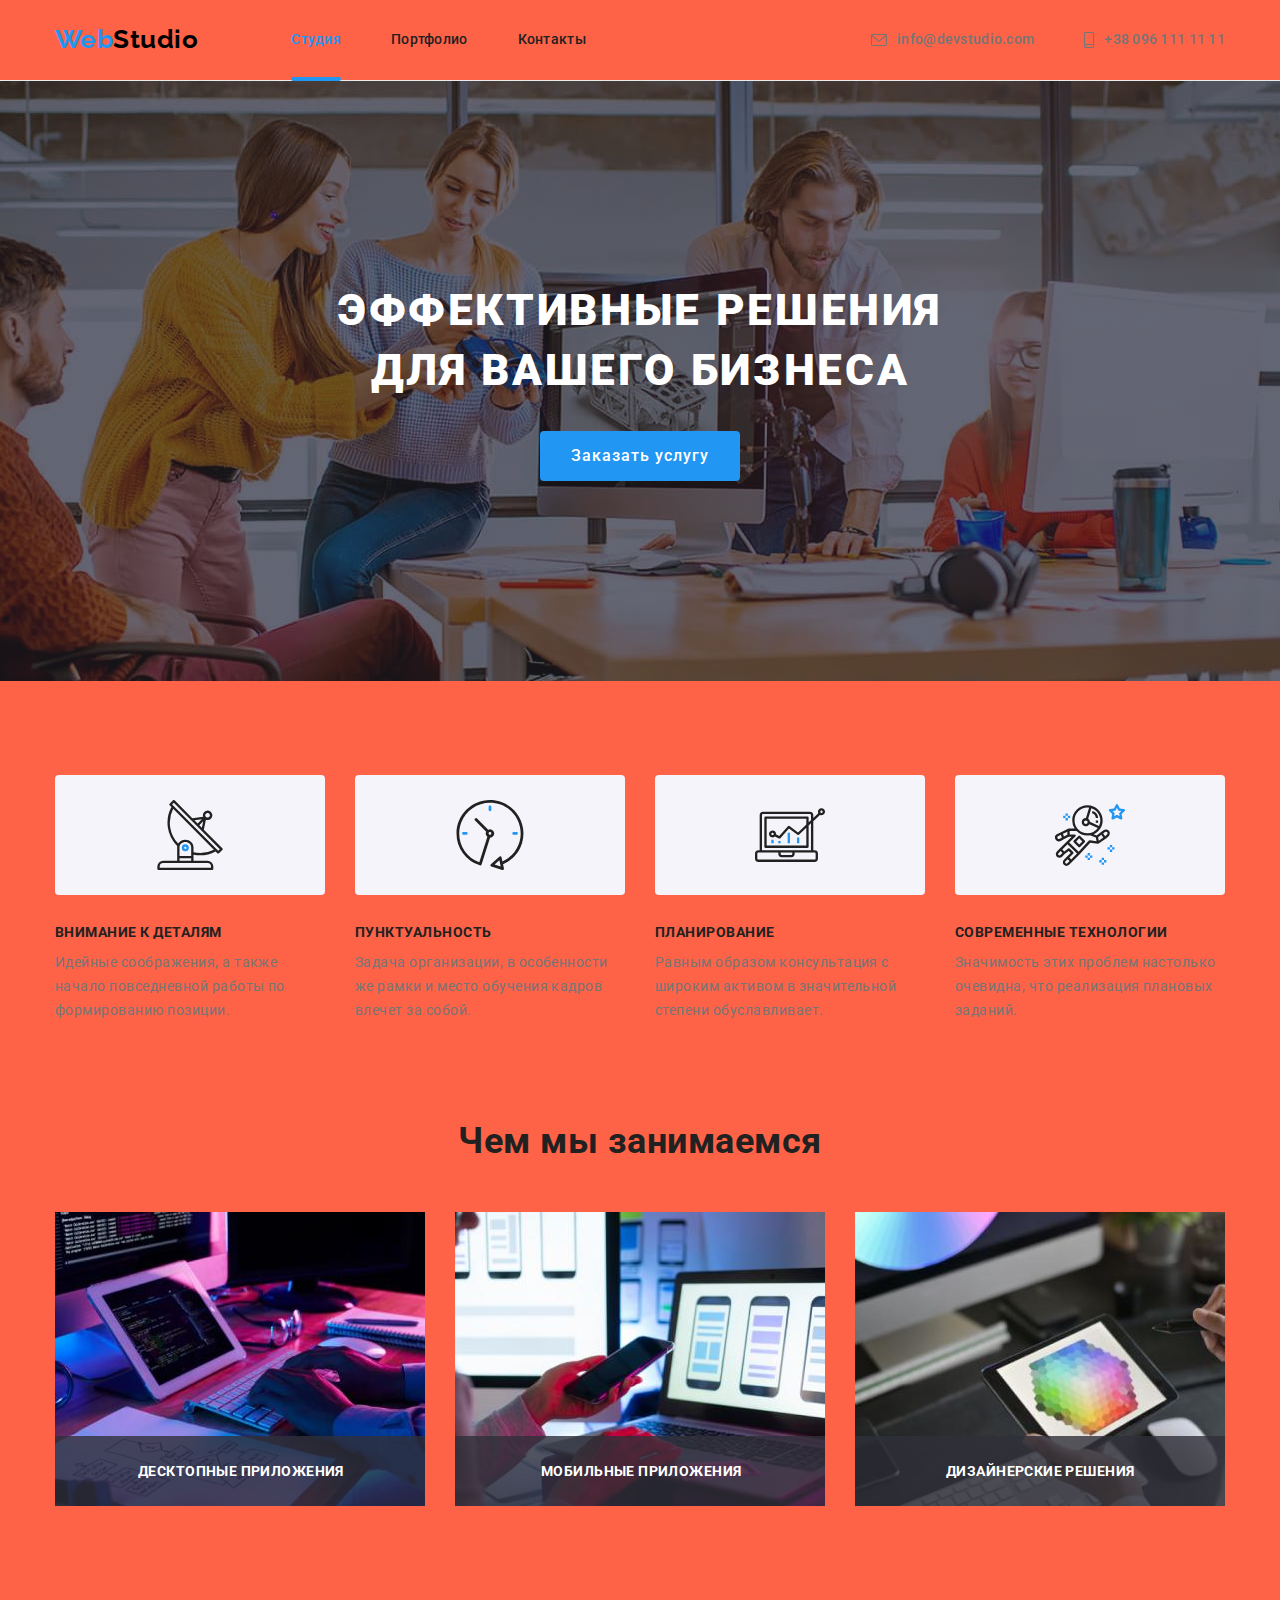
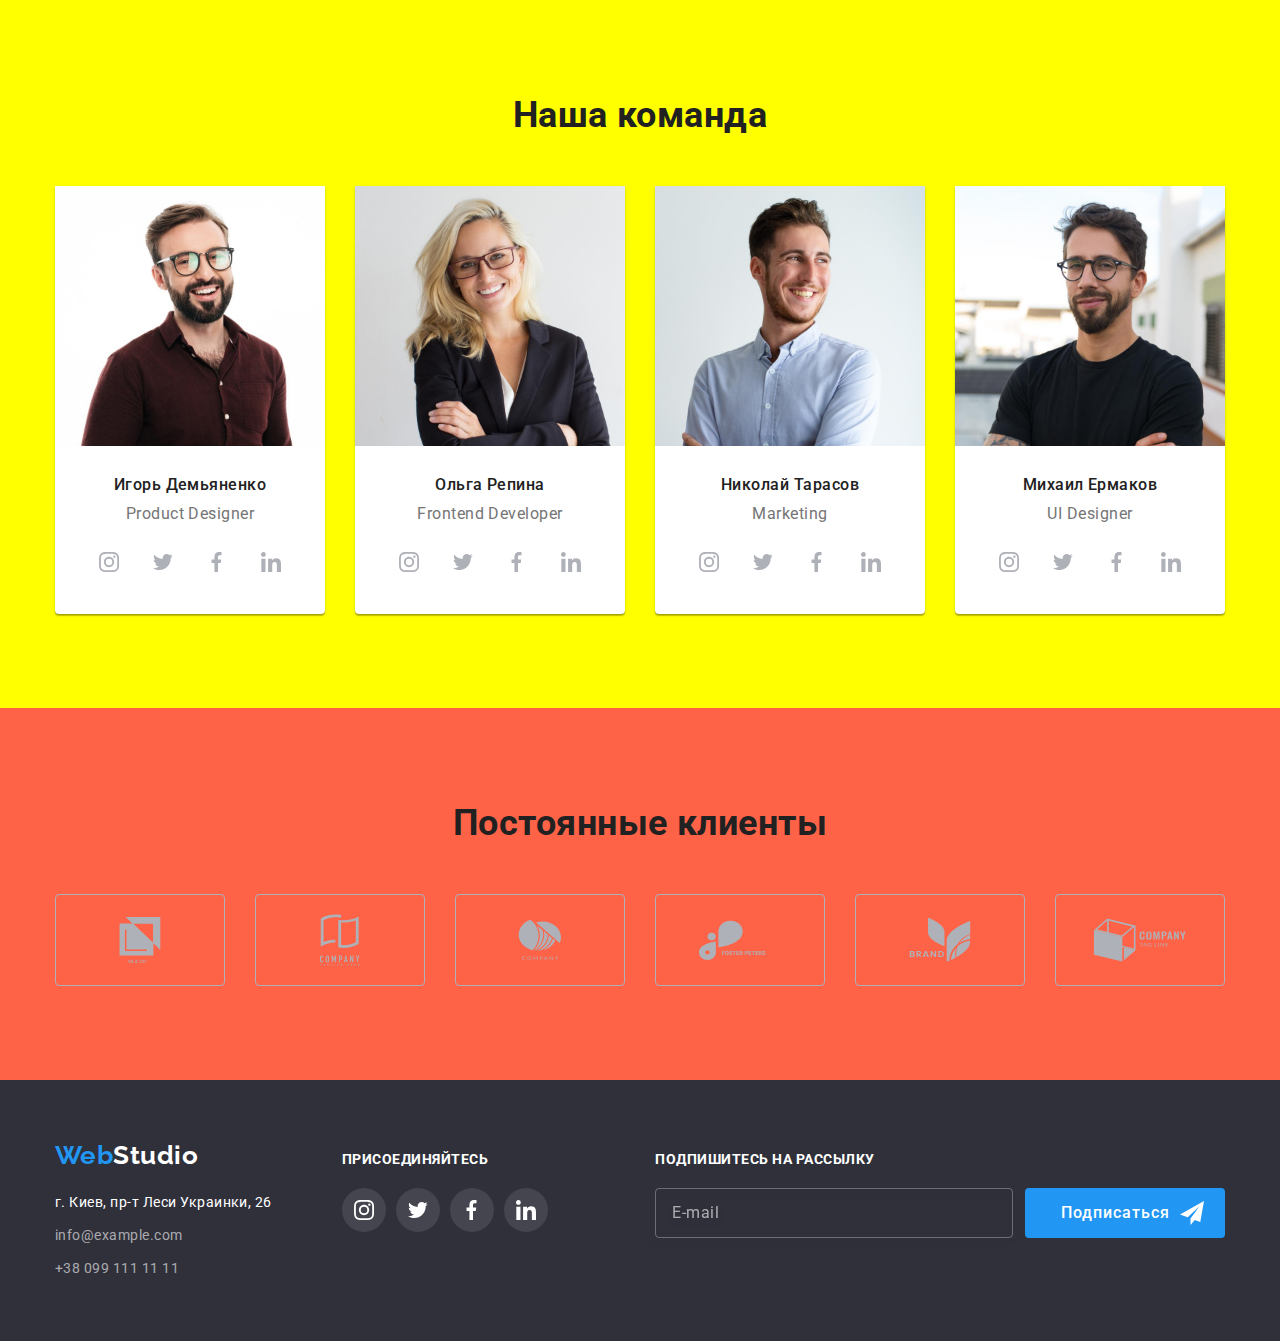
==== index.html @ c6871b1c "ДЗ№7 - початок" ====
<!DOCTYPE html>
<html lang="ru">
<head>
    <meta charset="UTF-8">
    <meta http-equiv="X-UA-Compatible" content="IE=edge">
    <meta name="viewport" content="width=device-width, initial-scale=1.0">
    <title>Студия</title>
    <link rel="preconnect" href="https://fonts.googleapis.com">
    <link rel="preconnect" href="https://fonts.gstatic.com" crossorigin>
    <link 
        href="https://fonts.googleapis.com/css2?family=Raleway:wght@700&family=Roboto:wght@400;500;700;900&display=swap" 
        rel="stylesheet">
    <link rel="stylesheet" href="https://cdnjs.cloudflare.com/ajax/libs/modern-normalize/1.1.0/modern-normalize.min.css">
    <link rel="stylesheet" href="./css/styles.css">
    <link rel="stylesheet" href="./sass/main.css">
</head>
<body>  
    <!--1 блок - логотип, посилання-->
    
    <header class="header">
     <div class="container header-container">
       <nav class="header-navigation">
            <a class="header-logo link" href="/"><span class="colortext-web"> Web</span>Studio</a>
            <ul class="header-list list">
                <li class="header-item"><a href="./index.html" class="header-link link current">Студия</a></li>
                <li class="header-item"><a href="./portfolio.html" class="header-link link">Портфолио</a></li>
                <li class="header-item"><a href="/" class="header-link link">Контакты</a></li>
            </ul>
       </nav>
        <div class="header-tel-mail"> 
            <ul class="header-list list">
                <li class="header-item icon">
                    <a href="mailto:info@devstudio.com" class="header-mail link">
                        <svg class="header-icon" width="16px" height="12px" >
                            <use href="./images/sprite.svg#icon-envelope" class="envelop"></use>
                        </svg> info@devstudio.com</a></li>
                <li class="header-item icon">
                    <a href="tel:+380961111111" class="header-tel link">
                        <svg class="header-icon" width="10px" height="16px">
                            <use href="./images/sprite.svg#icon-smartphone"></use>
                        </svg>+38 096 111 11 11</a></li>
            </ul>
        </div>
    </div>

    </header>
    <!-- основний блок - заголовок, кнопка тощо-->
    <main class="main ">
        <section class="hero section">
            <div class="container">
                <h1 class="hero-title">Эффективные решения для вашего бизнеса</h1>
                <button class="hero-btn" type="button" data-modal-open>Заказать услугу</button>
            </div>
        </section>

        <!--опис якостей-->
        <section class="feature section">
            <div class="container">
            <!--<h2 class="feature-title">Особенности</h2>--> 
                <ul class="feature-list list">
                    <li class="feature-item">
                        <div class="image-section">
                        <svg class="image-icon" width="70" height="70">
                            <use href="./images/sprite.svg#icon-antenna-1"></use>
                        </svg></div>
                        <h3 class="feature-third-title">Внимание к деталям</h3>
                        <p class="feature-text">Идейные соображения, а также начало повседневной работы по формированию позиции.</p>
                    </li>
                    <li class="feature-item">
                        <div class="image-section">
                        <svg class="image-icon" width="70" height="70" >
                            <use href="./images/sprite.svg#icon-clock-1" ></use>
                        </svg></div>
                        <h3 class="feature-third-title">Пунктуальность</h3>
                        <p class="feature-text">Задача организации, в особенности же рамки и место обучения кадров влечет за собой.</p>
                    </li>
                    <li class="feature-item">
                       <div class="image-section">
                            <svg class="image-icon" width="70px" height="70px">
                            <use href="./images/sprite.svg#icon-diagram-1" ></use>
                        </svg></div>
                        <h3 class="feature-third-title">Планирование</h3>
                        <p class="feature-text">Равным образом консультация с широким активом в значительной степени обуславливает.</p>
                    </li>
                    <li class="feature-item">
                        <div class="image-section">
                            <svg class="image-icon" width="70" height="70">
                            <use href="./images/sprite.svg#icon-astronaut-1"></use>
                        </svg></div>
                        <h3 class="feature-third-title">Современные технологии</h3>
                        <p class="feature-text">Значимость этих проблем настолько очевидна, что реализация плановых заданий.</p>
                    </li>
                </ul>
            </div>
        </section>
        
        <!--Чем мы занимаемся - картинки-->
        <section class="about section">
            <div class="container">
            <h2 class="about-title">Чем мы занимаемся</h2>
                <ul class="about-list list">
                    <li class="about-item">
                        <div class="about-position">
                        <img src="./images/1-img1.jpg" 
                        alt="написание кода" 
                        width="370"
                        height="294">
                        <p class="about-item-text1 ">ДЕСКТОПНЫЕ ПРИЛОЖЕНИЯ</p>
                    </div>
                    </li>
                    <li class="about-item">
                        <div class="about-position">
                        <img src="./images/1-img2.jpg"
                        alt="создание макета телефона"
                        width="370"
                        height="294">
                        <p class="about-item-text2">МОБИЛЬНЫЕ ПРИЛОЖЕНИЯ</p>
                    </div>
                    </li>
                    <li class="about-item">
                        <div class="about-position">
                        <img src="./images/1-img3.jpg" 
                        alt="выбор палитры цветов для сайта" 
                        width="370"
                        height="294">
                        <p class="about-item-text3">ДИЗАЙНЕРСКИЕ РЕШЕНИЯ</p>
                    </div>
                    </li>
                </ul>
            </div>
        </section>

        <!--наша команда-->
        <section class="team section">
            <div class="container">
            <h2 class="team-title">Наша команда</h2>
                <ul class="team-list list">
                    <li class="team-item">
                        <img src="./images/2-img1.jpg" alt="Игорь Демьяненко улыбается "
                        width="270"
                        height="260">
                        <div class="team-name">
                            <h3 class="team-third-title">Игорь Демьяненко</h3>
                            <p class="team-text" lang="en">Product Designer</p>
                            <ul class="team-list-icon list">
                                 <li class="team-item-icon "><a href="" class="social">
                                    <svg class="social-icon" width="20px" height="20px">
                                        <use href="./images/sprite.svg#icon-instagram-2" ></use>
                                    </svg></a>
                                 </li>
                                <li class="team-item-icon "><a href="" class="social">
                                    <svg class="social-icon" width="20px" height="20px">
                                        <use href="./images/sprite.svg#icon-twitter" ></use>
                                    </svg></a>
                                </li>
                                <li class="team-item-icon "><a href="" class="social">
                                    <svg class="social-icon" width="20px" height="20px">
                                        <use href="./images/sprite.svg#icon-facebook" ></use>
                                    </svg></a>
                                </li>
                                <li class="team-item-icon "><a href="" class="social">
                                    <svg class="social-icon" width="20px" height="20px">
                                        <use href="./images/sprite.svg#icon-linkedin-1" ></use>
                                    </svg></a>
                                </li>
                            </ul>
                        </div>
                    </li>
                    <li class="team-item">
                        <img src="./images/2-img2.jpg"  alt="Ольга Репина улыбается" 
                        width="270"
                        height="260">
                        <div class="team-name">
                            <h3 class="team-third-title">Ольга Репина</h3>
                            <p class="team-text" lang="en">Frontend Developer</p>
                            <ul class="team-list-icon list">
                                <li class="team-item-icon "><a href="" class="social">
                                    <svg class="social-icon" width="20px" height="20px">
                                        <use href="./images/sprite.svg#icon-instagram-2" ></use>
                                    </svg></a>
                                </li>
                                <li class="team-item-icon "><a href="" class="social">
                                    <svg class="social-icon" width="20px" height="20px">
                                        <use href="./images/sprite.svg#icon-twitter" ></use>
                                    </svg></a>
                                </li>
                                <li class="team-item-icon "><a href="" class="social">
                                    <svg class="social-icon" width="20px" height="20px">
                                        <use href="./images/sprite.svg#icon-facebook" ></use>
                                    </svg></a>
                                </li>
                                <li class="team-item-icon "><a href="" class="social">
                                    <svg class="social-icon" width="20px" height="20px">
                                        <use href="./images/sprite.svg#icon-linkedin-1" ></use>
                                    </svg></a>
                                </li>
                                </ul>
                        </div>
                    </li>
                    <li class="team-item">
                        <img src="./images/2-img3.jpg" alt="Николай Тарасов улыбается" 
                        width="270"
                        height="260">
                        <div class="team-name">
                            <h3 class="team-third-title">Николай Тарасов</h3>
                            <p class="team-text" lang="en">Marketing</p>
                            <ul class="team-list-icon list">
                                <li class="team-item-icon "><a href="" class="social">
                                    <svg class="social-icon" width="20px" height="20px">
                                        <use href="./images/sprite.svg#icon-instagram-2" ></use>
                                    </svg></a>
                                </li>
                                <li class="team-item-icon "><a href="" class="social">
                                    <svg class="social-icon" width="20px" height="20px">
                                        <use href="./images/sprite.svg#icon-twitter" ></use>
                                    </svg></a>
                                </li>
                                <li class="team-item-icon "><a href="" class="social">
                                    <svg class="social-icon" width="20px" height="20px">
                                        <use href="./images/sprite.svg#icon-facebook" ></use>
                                    </svg></a>
                                </li>
                                <li class="team-item-icon "><a href="" class="social">
                                    <svg class="social-icon" width="20px" height="20px">
                                        <use href="./images/sprite.svg#icon-linkedin-1" ></use>
                                    </svg></a>
                                </li>
                                </ul>
                        </div>  
                    </li>
                    <li class="team-item">
                        <img src="./images/2-img4.jpg"  alt="Михаил Ермаков улыбается" 
                        width="270" 
                        height="260">
                        <div class="team-name">
                            <h3 class="team-third-title">Михаил Ермаков</h3>
                            <p class="team-text" lang="en">UI Designer</p>
                            <ul class="team-list-icon list">
                                 <li class="team-item-icon "><a href="" class="social">
                                    <svg class="social-icon" width="20px" height="20px">
                                        <use href="./images/sprite.svg#icon-instagram-2" ></use>
                                    </svg></a>
                                 </li>
                                <li class="team-item-icon "><a href="" class="social">
                                    <svg class="social-icon" width="20px" height="20px">
                                        <use href="./images/sprite.svg#icon-twitter" ></use>
                                    </svg></a>
                                </li>
                                <li class="team-item-icon "><a href="" class="social">
                                    <svg class="social-icon" width="20px" height="20px">
                                        <use href="./images/sprite.svg#icon-facebook" ></use>
                                    </svg></a>
                                </li>
                                <li class="team-item-icon "><a href="" class="social">
                                    <svg class="social-icon" width="20px" height="20px">
                                        <use href="./images/sprite.svg#icon-linkedin-1" ></use>
                                    </svg></a>
                                </li>
                                </ul>
                        </div>
                    </li>
                </ul>
            </div>
        </section>

        <section class="client">
            <div class="container">
                <h2 class="client-title">Постоянные клиенты</h2>
                <ul class="client-list list">
                    <li class="client-item link"><a href="" class="client-link">
                        <svg class="client-icon" width="46" height="46.7">
                            <use href="./images/sprite.svg#icon-YA-Co"></use>
                        </svg>
                    </a></li>
                    <li class="client-item link"><a href="/" class="client-link">
                        <svg class="client-icon"  width="40" height="52">
                            <use href="./images/sprite.svg#icon-Company-here"></use>
                       </svg>
                      </a></li>
                    <li class="client-item link"><a href="/" class="client-link">
                        <svg class="client-icon"  width="43.46" height="41.18">
                                <use href="./images/sprite.svg#icon-Company"></use>
                        </svg>
                    </a></li>                  
                    <li class="client-item link"><a href="/" class="client-link">
                        <svg class="client-icon"  width="84.44" height="40.62">
                           <use href="./images/sprite.svg#icon-Foster-Peters"></use>
                        </svg>
                    </a></li>
                    <li class="client-item link"><a href="/" class="client-link">
                         <svg class="client-icon"  width="62.54" height="45.43">
                               <use href="./images/sprite.svg#icon-Brand"></use>
                        </svg>
                    </a></li>
                    <li class="client-item link"><a href="/" class="client-link">
                        <svg class="client-icon"  width="93.79" height="43.93">
                            <use href="./images/sprite.svg#icon-Company-tag-line"></use>
                         </svg>
                    </a></li>
                </ul>
            </div>
        </section>
    </main>
    <!--Подвал-->
    <footer class="footer">
        <div class="container pulse">
            <div class="footer-boxlogo">
                    <a class="footer-logo link" href="/"><span class="colortext-web"> Web</span>Studio</a>
                    <address class="footer-adress">
                        <ul class="footer-list list">
                            <li class="footer-item link"><a href="https://goo.gl/maps/DAEXvJHMG6pkdcDC8" 
                                target="_blank" 
                                rel="noopener noreferrer" class="footer-map link">г. Киев, пр-т Леси Украинки, 26</a></li>
                            <li class="footer-item link"><a href="mailto:info@example.com" class="footer-mail link">info@example.com</a></li>
                            <li class="footer-item link"><a href="tel:+380991111111" class="footer-tel link">+38 099 111 11 11</a></li>
                        </ul>
                    </address>
            </div>
               <div class="footer-icon">
                    <p class="footer-third-title">ПРИСОЕДИНЯЙТЕСЬ</p>
                    <ul class="footer-list-icon list">
                        <li class="footer-item-icon "><a href="" class="footer-social">
                            <svg class="social-icon" width="20px" height="20px">
                                <use href="./images/sprite.svg#icon-instagram-2"></use>
                            </svg></a>
                        </li>
                        <li class="footer-item-icon "><a href="" class="footer-social">
                            <svg class="social-icon" width="20px" height="20px">
                                <use href="./images/sprite.svg#icon-twitter" ></use>
                            </svg></a>
                        </li>
                        <li class="footer-item-icon "><a href="" class="footer-social">
                            <svg class="social-icon" width="20px" height="20px">
                                <use href="./images/sprite.svg#icon-facebook"></use>
                            </svg></a>
                        </li>
                        <li class="footer-item-icon "><a href="" class="footer-social">
                            <svg class="social-icon" width="20px" height="20px">
                                <use href="./images/sprite.svg#icon-linkedin-1" ></use>
                            </svg></a>
                        </li>
                     </ul>
                </div>
                <div class="footer-subscrip">
                    <p class="footer-third-title">ПОДПИШИТЕСЬ НА РАССЫЛКУ</p>
                    <form class="footer-js-form">
                        <label for="mail"></label>
                        <input class="input-subscrip" type="email" name="mail" placeholder="E-mail" id="mail">

                        <button class="btn-subscript" type="submit" >Подписаться
                            <svg class="send-icon" width="24px" height="24px">
                                <use href="./images/icons.svg#icon-icon-send"></use>
                            </svg>
                        </button>
                    </form>
                </div>
        </div>
    </footer>
    <div class="backdrop is-hidden" data-modal>
        <div class="modal">
            <button  class="modal-exit" type="button" data-modal-close>
                <svg class="modal-icon" width="18px" height="18px">
                <use href="./images/symbol-exit.svg#icon-close-black-18dp-2-1" ></use>
            </svg>
            </button>
            <p class="form-title">Оставьте свои данные, мы вам перезвоним</p>
            <form class="js-form">
                <div class="modal-js-form">
                 <label class="label-form" for="name"> Имя </label>
                    <div class="modal-form">
                        <input class="modal-subscrip" type="text" name="name" id="name">
                        <svg class="icons-modal" width="18px" height="18px">
                            <use href="./images/icons.svg#icon-person-black"></use>
                        </svg>  
                    </div>
                </div>
                 <div class="modal-js-form">
                    <label class="label-form" for="tel">Телефон</label>
                       <div class="modal-form">
                        <input class="modal-subscrip" type="tel" name="tel" id="tel">
                            <svg class="icons-modal" width="18px" height="18px">
                                <use href="./images/icons.svg#icon-phone-black"></use>
                            </svg>
                        </div>
                </div>
                <div class="modal-js-form">
                    <label class="label-form" for="email">Почта</label>
                      <div class="modal-form">
                        <input class="modal-subscrip" type="email" name="mail" id="email">
                            <svg class="icons-modal" width="18px" height="18px">
                                <use href="./images/icons.svg#icon-email-black"></use>
                            </svg>
                        </div>
                </div>
                <div class="modal-textarea">
                    <label class="label-form" for="comment">Комментарий</label>
                    <textarea  class="comment-box" name="comment" placeholder="Введите текст" id="comment" ></textarea>
                </div>
                
                   <div class="modal-checkbox">
                        <input 
                            class="input-checkbox visually-hidden"  
                            type="checkbox" 
                            name="policy" 
                            id="checkbox1" >
                        <label class="label-checkbox" for="checkbox1">
                            <span>
                            <svg class="icons-check" width="13px" height="11px">
                                <use href="./images/icons.svg#icon-send-ok"></use>
                            </svg></span>Соглашаюсь с рассылкой и принимаю <a href="/" class="check-text">Условия договора</a></label>
                    </div>    
        
                 <button class="btn-send modal-btn" type="submit">Отправить</button>
            </form>
            </div>
     </div>
    <script src="./js/modal.js"></script>
</body>
</html>
---- css/styles.css ----
html {
  box-sizing: border-box;
}
*,
*::after,
*::before {
  box-sizing: inherit;
}

:root {
  --white-color: #ffffff;
  --white-light-color: #f5f4fa;
  --white-middle-color: 1px solid #eeeeee;

  --black-color: #000000;
  --black-light-color: #212121;
  --black-shadow-color: rgba(0, 0, 0, 0.15);
  --black-blue-color: #2f303a;

  --grey-color: #757575;
  --grey-light-color: rgba(255, 255, 255, 0.6);
  --grey-muddy-color: rgba(175, 177, 184, 1);
  --grey-black-color: 0px 1px 3px rgba(0, 0, 0, 0.12),
    0px 1px 1px rgba(0, 0, 0, 0.14), 0px 2px 1px rgba(0, 0, 0, 0.2);
  --grey-middle-color: 1px solid #ececec;
  --grey-html-color: #e5e5e5;

  --blue-light-color: #2196f3;
}

body {
  margin: auto;
  font-family: "Roboto", sans-serif;
  letter-spacing: 0.03em;
  background-color: var(--white-color);
  color: var(--grey-color);
}

h1,
h2,
h3,
h4,
h5,
h6,
p {
  margin: 0px;
}
ul {
  margin: 0px;
  padding: 0px;
}
img {
  display: block;
  max-width: 100%;
  height: auto;
}

.container {
  margin-left: auto;
  margin-right: auto;
  width: 1200px;
  padding-left: 15px;
  padding-right: 15px;
}
.section {
  padding-top: 94px;
  padding-bottom: 94px;
}
.list {
  padding: 0px;
  margin: 0px;
  list-style: none;
}

.link {
  text-decoration: none;
}
.visually-hidden {
  position: absolute;
  clip: rect(0 0 0 0);
  width: 1px;
  height: 1px;
  margin: -1px;
}
/*-----1 блок - логотип, посилання------*/
.header {
  margin-left: auto;
  margin-right: auto;
  border-bottom: var(--grey-middle-color);
}

.header-logo,
.footer-logo {
  font-family: "Raleway", sans-serif;
  font-style: normal;
  font-weight: 700;
  font-size: 26px;
  line-height: 1.19;
}

.header-logo {
  display: inline-block;
  padding-top: 24px;
  padding-bottom: 25px;
  margin-right: 93px;
  color: var(--black-color);
}

.header-item {
  margin-right: 50px;
}
.header-item:last-child {
  margin-right: 0px;
}
.colortext-web {
  color: var(--blue-light-color);
}
.header-navigation {
  display: flex;
  align-items: center;
}
.header-list {
  display: flex;
  align-items: center;
}
.header-container {
  display: flex;
  align-items: center;
}
.header-tel-mail {
  margin-left: auto;
}
.header-link {
  display: inline-block;
  padding-top: 32px;
  padding-bottom: 32px;
  font-weight: 500;
  font-size: 14px;
  line-height: 1.14;
  letter-spacing: 0.02em;
  color: var(--black-light-color);
  transition-property: color;
  transition-duration: 250ms;
  transition-timing-function: cubic-bezier(0.4, 0, 0.2, 1);
}
.header-icon {
  margin-right: 10px;
  fill: currentColor;
}
.icon:hover,
.icon:focus {
  fill: var(--blue-light-color);
}

.header-mail {
  display: flex;
  align-items: center;
}

.header-mail,
.header-tel {
  display: flex;
  padding-top: 32px;
  padding-bottom: 32px;
  font-weight: 500;
  font-size: 14px;
  line-height: 1.14;
  letter-spacing: 0.02em;
  color: var(--grey-color);
  transition-property: color;
  transition-duration: 250ms;
  transition-timing-function: cubic-bezier(0.4, 0, 0.2, 1);
}
.header-link:hover,
.header-link:focus,
.header-mail:hover,
.header-mail:focus,
.header-tel:hover,
.header-tel:focus,
.footer-map:hover,
.footer-map:focus,
.footer-mail:hover,
.footer-mail:focus,
.footer-tel:hover,
.footer-tel:focus {
  color: var(--blue-light-color);
}

.header-link {
  position: relative;
}
.header-link.current {
  color: var(--blue-light-color);
}
.header-link.current::after {
  transform: scale(1);
  background: var(--blue-light-color);
}
.header-link::after {
  content: "";
  position: absolute;
  width: 100%;
  height: 4px;
  left: 0;
  bottom: -1px;
  background: 0;
  border-radius: 2px;
  transform: scale(0);

  transition-property: background, transform;
  transition-duration: 250ms;
  transition-timing-function: cubic-bezier(0.4, 0, 0.2, 1);
}
.header-link:hover::after {
  transform: scale(1);
  background: var(--blue-light-color);
}
/*----------Oсновний блок------------*/
.hero {
  text-align: center;
}
.hero-title {
  margin-left: auto;
  margin-right: auto;
  margin-bottom: 30px;
  width: 696px;
  height: 120px;
  font-weight: 900;
  font-size: 44px;
  line-height: 1.36;
  letter-spacing: 0.06em;
  text-transform: uppercase;
  color: var(--white-color);
}
.hero-btn {
  display: inline-block;
  width: 200px;
  height: 50px;
  justify-content: center;
  align-items: center;
  text-align: center;
  font-weight: 500;
  font-size: 16px;
  line-height: 1.87;
  letter-spacing: 0.06em;
  color: var(--white-color);
  background: var(--blue-light-color);
  border: 0px;
  border-radius: 4px;

  transition-property: background, box-shadow;
  transition-duration: 250ms;
  transition-timing-function: cubic-bezier(0.4, 0, 0.2, 1);
}
.hero-btn:hover,
.hero-btn:focus {
  background: rgb(29, 125, 204);
  box-shadow: 0px 4px 4px rgba(0, 0, 0, 0.15);
}

.hero-btn,
.mainhero-btn,
.modal-exit,
.btn-subscript,
.btn-send {
  cursor: pointer;
}

.hero {
  max-width: 1600px;
  height: 600px;
  padding-top: 200px;
  padding-bottom: 200px;
  margin-left: auto;
  margin-right: auto;
  margin-bottom: 0px;
  background-color: var(--black-blue-color);
  background-image: linear-gradient(
      to right,
      rgba(47, 48, 58, 0.4),
      rgba(47, 48, 58, 0.4)
    ),
    url(../images/0-Img0.jpg);
  background-repeat: no-repeat;
  background-position: center;
}

/*-------опис якостей------*/

/*.feature-title {
  font-weight: 700;
  font-size: 36px;
  line-height: 1.17;
  text-align: center;
  letter-spacing: 0.03em;
  color: var(--black-light-color);
}*/

.feature-list {
  display: flex;
}
.feature-item:not(:last-child) {
  margin-right: 30px;
}
.feature-third-title {
  margin-bottom: 10px;
  font-weight: 700;
  font-size: 14px;
  line-height: 1.14;
  text-transform: uppercase;
  color: var(--black-light-color);
}

.feature-text {
  width: 270px;
  height: 75px;
  font-weight: 400;
  font-size: 14px;
  line-height: 1.71;
  color: var(--grey-color);
}
.image-section {
  height: 120px;
  margin-bottom: 30px;
  display: flex;
  justify-content: center;
  align-items: center;
  background: var(--white-light-color);
  box-sizing: border-box;
  border-radius: 4px;
}

/*------ABOUT----*/
.about {
  padding-top: 0px;
}
.about-list {
  display: flex;
}
.about-item {
  margin-right: 30px;
}
.about-position {
  position: relative;
}
.about-position::before {
  display: inline-block;
  position: absolute;
  content: "";
  width: 100%;
  height: 70px;
  bottom: 0;
  background: rgba(47, 48, 58, 0.8);
}
.about-item-text1,
.about-item-text2,
.about-item-text3 {
  position: absolute;
  bottom: 27px;
  font-weight: 700;
  font-size: 14px;
  line-height: 16px;
  letter-spacing: 0.03em;
  color: var(--white-color);
  opacity: 1;
}
.about-item-text1 {
  left: 83px;
}
.about-item-text2 {
  left: 86px;
}
.about-item-text3 {
  left: 91px;
}

.about-item:last-child {
  margin-right: 0px;
}
.about-title {
  margin-bottom: 50px;
  font-weight: 700;
  font-size: 36px;
  line-height: 1.17;
  text-align: center;
  color: var(--black-light-color);
}

/*---TEAM----*/
.team {
  padding-top: 94px;
  padding-bottom: 94px;
  background-color: var(--white-light-color);
}
.team-list {
  display: flex;
}

.team-item {
  margin-right: 30px;
}
.team-item:last-child {
  margin-right: 0px;
}
.team-item-icon {
  margin-right: 10px;
}
.team-item-icon:last-child {
  margin-right: 0px;
}
.team-title {
  margin-bottom: 50px;
  font-weight: 700;
  font-size: 36px;
  line-height: 1.17;
  text-align: center;
  color: var(--black-light-color);
}
.team-third-title {
  margin-bottom: 10px;
  font-weight: 500;
  font-size: 16px;
  line-height: 1.18;
  text-align: center;
  color: var(--black-light-color);
}
.team-text {
  margin-bottom: 16px;
  font-weight: 400;
  font-size: 16px;
  line-height: 1.18;
  text-align: center;
  color: var(--grey-color);
}

.team-item {
  width: 270px;
  top: 1635px;
  background-color: var(--white-color);
  box-shadow: var(--grey-black-color);
  border-radius: 0px 0px 4px 4px;
}
.team-name {
  padding: 30px 32px;
}
.team-list-icon {
  display: flex;
  justify-content: center;
}
.social {
  height: 44px;
  width: 44px;
  margin-right: 10px;
  display: flex;
  justify-content: center;
  align-items: center;
  border-radius: 50%;
  background: 0;
  color: var(--grey-muddy-color);

  fill: currentColor;

  transition-property: color, background;
  transition-duration: 250ms;
  transition-timing-function: cubic-bezier(0.4, 0, 0.2, 1);
}
.social:last-child {
  margin-right: 0px;
}
.social:hover,
.social:focus {
  color: var(--white-color);
  background: var(--blue-light-color);
}

/*----Клиент-----*/
.client {
  padding-top: 94px;
  padding-bottom: 94px;
}
.client-title {
  margin-bottom: 50px;
  font-weight: 700;
  font-size: 36px;
  line-height: 1.17;
  text-align: center;
  color: var(--black-light-color);
}
.client-list {
  display: flex;
  align-items: center;
}
.client-item {
  margin-right: 30px;
}
.client-item:last-child {
  margin-right: 0px;
}
.client-link {
  width: 170px;
  height: 92px;
  display: flex;
  justify-content: center;
  align-items: center;
  border: 1px solid #afb1b8;
  box-sizing: border-box;
  border-radius: 4px;
  color: var(--grey-muddy-color);
  fill: currentColor;

  transition-property: color, border;
  transition-duration: 250ms;
  transition-timing-function: cubic-bezier(0.4, 0, 0.2, 1);
}

.client-link:hover,
.client-link:focus {
  color: var(--blue-light-color);
  border: 1px solid #2196f3;
}

/*----------FOOTER-------*/
.footer-adress {
  margin-top: 20px;
}
.footer-logo {
  color: var(--white-color);
}
.footer-map {
  display: inline-block;
  font-style: normal;
  font-weight: normal;
  font-size: 14px;
  line-height: 1.71;
  color: var(--white-color);

  transition-property: color;
  transition-duration: 950ms;
  transition-timing-function: cubic-bezier(0.4, 0, 0.2, 1);
}

.footer-item {
  margin-bottom: 9px;
}
.footer-item:last-child {
  margin-bottom: 0px;
}

.footer-mail,
.footer-tel {
  display: inline-block;
  font-style: normal;
  font-weight: normal;
  font-size: 14px;
  line-height: 1.71;
  color: var(--grey-light-color);

  transition-property: color;
  transition-duration: 950ms;
  transition-timing-function: cubic-bezier(0.4, 0, 0.2, 1);
}
.footer {
  padding-top: 60px;
  padding-bottom: 60px;
  margin-left: auto;
  margin-right: auto;
  background-color: var(--black-blue-color);
}
.pulse {
  display: flex;
  align-items: baseline;
}
.footer-boxlogo {
  margin-right: 70px;
}

.footer-third-title {
  margin-bottom: 20px;
  font-weight: 700;
  font-size: 14px;
  line-height: 1.14;
  color: var(--white-color);
}

.footer-list-icon {
  display: flex;
}
.footer-item-icon {
  margin-right: 10px;
}

.footer-social {
  height: 44px;
  width: 44px;
  display: flex;
  justify-content: center;
  align-items: center;
  border-radius: 50%;
  background: rgba(255, 255, 255, 0.1);
  color: var(--white-color);
  fill: currentColor;

  transition-property: background;
  transition-duration: 250ms;
  transition-timing-function: cubic-bezier(0.4, 0, 0.2, 1);
}
.footer-item-icon:last-child {
  margin-right: 0px;
}

.footer-social:hover,
.footer-social:focus {
  background: var(--blue-light-color);
}

.footer-js-form {
  display: flex;
}
.footer-js-form input::placeholder {
  font-size: 16px;
  line-height: 1.25;
  letter-spacing: 0.03em;
  color: rgba(255, 255, 255, 0.6);
}
.footer-icon {
  margin-right: auto;
}

.input-subscrip {
  width: 358px;
  height: 50px;
  margin-right: 12px;
  padding-left: 16px;
  display: flex;
  align-items: center;
  font-size: 16px;
  line-height: 1.25;
  letter-spacing: 0.03em;
  outline: none;
  color: var(--white-color);
  border: 1px solid rgba(255, 255, 255, 0.3);
  box-sizing: border-box;
  border-radius: 4px;
  filter: drop-shadow(0px 4px 4px rgba(0, 0, 0, 0.15));
  background-color: transparent;

  transition-property: border-color;
  transition-duration: 250ms;
  transition-timing-function: cubic-bezier(0.4, 0, 0.2, 1);
}

.input-subscrip:hover,
.input-subscrip:focus {
  border-color: var(--blue-light-color);
}

.btn-subscript {
  display: flex;
  justify-content: center;
  align-items: center;
  padding-left: 36px;
  padding-right: 21px;
  font-weight: 500;
  font-size: 16px;
  line-height: 1.87;
  letter-spacing: 0.06em;
  color: var(--white-color);
  background: var(--blue-light-color);
  border: 0px;
  border-radius: 4px;

  transition-property: background, box-shadow;
  transition-duration: 250ms;
  transition-timing-function: cubic-bezier(0.4, 0, 0.2, 1);
}
.btn-subscript:hover,
.btn-subscript:focus {
  background: rgb(29, 125, 204);
  box-shadow: 0px 4px 4px rgba(0, 0, 0, 0.15);
}
.send-icon {
  margin-left: 10px;
  color: var(--white-color);

  fill: currentColor;
}
/*---------ПОРТФОЛИО-MAIN--------------*/

/*-------BUTTON--------*/

.mainhero-listbtn {
  display: flex;
  justify-content: center;
  margin-bottom: 50px;
}
.mainhero-item {
  margin-right: 8px;
}
.mainhero-item:last-child {
  margin-right: 0px;
}

.mainhero-btn {
  display: inline-block;
  padding: 6px 22px;
  font-family: "Roboto", sans-serif;
  font-style: normal;
  font-weight: 500;
  font-size: 16px;
  line-height: 1.62;
  text-align: center;
  letter-spacing: 0.03em;
  color: var(--black-light-color);
  background-color: var(--white-light-color);
  border: 0px;
  border-radius: 4px;

  transition-property: background-color, color, box-shadow;
  transition-duration: 250ms;
  transition-timing-function: cubic-bezier(0.4, 0, 0.2, 1);
}

.mainhero-btn:hover,
.mainhero-btn:focus {
  color: var(--white-color);
  background-color: var(--blue-light-color);
  box-shadow: 0 10px 10px -5px rgba(0, 0, 0, 0.3);
}
.mainhero-btn.current {
  color: var(--white-color);
  background-color: var(--blue-light-color);
  box-shadow: 0 10px 10px -5px rgba(0, 0, 0, 0.3);
}
/*----PICTURES----*/

.mainhero-list {
  display: flex;
  flex-wrap: wrap;
}

.mainhero-pictures {
  width: 370px;
  margin-right: 30px;
  margin-bottom: 30px;
}
.mainhero-pictures:nth-last-child(-n + 3) {
  margin-bottom: 0px;
}
.mainhero-pictures:nth-child(3n) {
  margin-right: 0px;
}
.mainhero-card:hover,
.mainhero-card:focus {
  box-shadow: 0px 1px 1px rgba(0, 0, 0, 0.12), 0px 4px 4px rgba(0, 0, 0, 0.06),
    1px 4px 6px rgba(0, 0, 0, 0.16);
}
.mainhero-card {
  display: block;
  overflow: hidden;

  transition-property: box-shadow;
  transition-duration: 750ms;
  transition-timing-function: cubic-bezier(0.4, 0, 0.2, 1);
}

.mainhero-card:hover ::before,
.mainhero-card:focus ::before {
  transform: translatey(calc(0%));
  background-color: rgba(33, 150, 243, 0.9);
}
.mainhero-card:hover .mainhero-lorem-text,
.mainhero-card:focus .mainhero-lorem-text {
  transform: translatey(calc(0%));
  color: var(--white-color);
}

.mainhero-animation {
  position: relative;
  overflow: hidden;
}
.mainhero-animation::before {
  display: inline-block;
  position: absolute;
  content: "";
  width: 100%;
  height: 100%;
  transform: translatey(300px);

  transition-property: background-color, transform;
  transition-duration: 750ms;
  transition-timing-function: cubic-bezier(0.4, 0, 0.2, 1);
}
.mainhero-lorem-text {
  position: absolute;
  top: 63px;
  left: 24px;
  right: 24px;
  font-size: 18px;
  line-height: 28px;
  letter-spacing: 0.03em;
  transform: translatey(300px);

  transition-property: transform, color;
  transition-duration: 750ms;
  transition-timing-function: cubic-bezier(0.4, 0, 0.2, 1);
}
.mainhero-name {
  padding: 20px 24px;
  border: var(--white-middle-color);
  border-top: 0px;
}
.mainhero-title {
  margin-bottom: 4px;
  font-weight: 700;
  font-size: 18px;
  line-height: 2;
  letter-spacing: 0.06em;
  color: var(--black-light-color);
}
.mainhero-text {
  font-size: 16px;
  line-height: 1.87;
  color: var(--grey-color);
}

/*----Модальное ОКНО----*/
.backdrop.is-hidden {
  visibility: inherit;
  opacity: 0;
  pointer-events: none;
}
.backdrop {
  position: fixed;
  top: 0px;
  left: 0px;
  width: 100%;
  height: 100%;
  background: rgba(47, 48, 58, 0.5);
  opacity: 1;

  transition-property: background;
  transition-duration: 750ms;
  transition-timing-function: cubic-bezier(0.4, 0, 0.2, 1);
}

.modal {
  position: absolute;
  padding: 40px;
  top: 50%;
  left: 50%;
  min-width: 528px;
  min-height: 581px;
  background: var(--white-color);
  box-shadow: 0px 1px 3px rgba(0, 0, 0, 0.12), 0px 1px 1px rgba(0, 0, 0, 0.14),
    0px 2px 1px rgba(0, 0, 0, 0.2);
  border-radius: 4px;
  transform: translate(-50%, -50%) scale(1);

  transition-property: transform;
  transition-duration: 750ms;
  transition-timing-function: cubic-bezier(0.4, 0, 0.2, 1);
}
.backdrop.is-hidden .modal {
  transform: translate(-50%, -50%) scale(0);
}

.modal-exit {
  position: absolute;
  top: 8px;
  right: 8px;
  height: 30px;
  width: 30px;
  margin: 0;
  display: flex;
  justify-content: center;
  align-items: center;
  border-radius: 50%;
  background: transparent;
  border: 1px solid rgba(0, 0, 0, 0.1);

  transition-property: border-color;
  transition-duration: 250ms;
  transition-timing-function: cubic-bezier(0.4, 0, 0.2, 1);
}
.modal-exit:hover svg,
.modal-exit:focus svg {
  color: var(--blue-light-color);
}
.modal-exit:hover,
.modal-exit:focus {
  border-color: var(--blue-light-color);
}

.modal-icon {
  color: var(--black-color);
  fill: currentColor;

  transition-property: color;
  transition-duration: 250ms;
  transition-timing-function: cubic-bezier(0.4, 0, 0.2, 1);
}

.form-title {
  margin-bottom: 12px;
  font-weight: 900;
  font-size: 20px;
  line-height: 1.15;
  text-align: center;
  letter-spacing: 0.03em;
  color: var(--black-light-color);
}

.modal-js-form {
  margin-bottom: 10px;
}
.label-form {
  display: block;
  margin-bottom: 4px;
  font-size: 12px;
  line-height: 1.16;
  letter-spacing: 0.01em;
  color: var(--grey-color);
}
.modal-form {
  position: relative;
}
.modal-form,
.modal-subscrip,
.icons-modal,
.comment-box,
.label-form {
  cursor: pointer;
}

.modal-subscrip {
  width: 100%;
  height: 40px;
  padding-left: 42px;
  outline: none;
  border: 1px solid rgba(33, 33, 33, 0.2);
  border-radius: 4px;
  background-color: transparent;
}
.modal-subscrip:focus + .icons-modal {
  color: var(--blue-light-color);

  transition-property: color;
  transition-duration: 250ms;
  transition-timing-function: cubic-bezier(0.4, 0, 0.2, 1);
}
.modal-subscrip:focus {
  border-color: var(--blue-light-color);

  transition-property: border-color;
  transition-duration: 250ms;
  transition-timing-function: cubic-bezier(0.4, 0, 0.2, 1);
}

.icons-modal {
  position: absolute;
  top: 0px;
  left: 0px;
  transform: translate(50%, 50%);
  display: inline-block;
  color: var(--black-color);
  fill: currentColor;

  transition-property: color;
  transition-duration: 250ms;
  transition-timing-function: cubic-bezier(0.4, 0, 0.2, 1);
}

.modal-textarea {
  margin-bottom: 20px;
}
.comment-box {
  display: block;
  resize: none;
  width: 100%;
  height: 120px;
  padding: 12px 16px;
  outline: none;
  border: 1px solid rgba(33, 33, 33, 0.2);
  box-sizing: border-box;
  border-radius: 4px;

  transition-property: border-color;
  transition-duration: 250ms;
  transition-timing-function: cubic-bezier(0.4, 0, 0.2, 1);
}
.comment-box:focus {
  border-color: var(--blue-light-color);
}
.comment-box::placeholder {
  font-size: 12px;
  line-height: 14px;
  letter-spacing: 0.01em;
  color: rgba(117, 117, 117, 0.5);
}
.modal-checkbox {
  margin-bottom: 30px;
}

.input-checkbox {
  width: 16px;
  height: 15px;
  background: var(--black-light-color);
}
.label-checkbox {
  display: flex;
  justify-content: center;
  align-items: center;
  font-size: 14px;
  line-height: 1.71;
  letter-spacing: 0.03em;
  color: var(--grey-color);
}
.check-text {
  margin-left: 3px;
  text-decoration-line: underline;
  color: var(--blue-light-color);
}
.label-checkbox span {
  width: 16px;
  height: 15px;
  margin-right: 8.38px;
  border: 1px solid #212121;
  border-radius: 2px;
  display: flex;
  justify-content: center;
  align-items: center;

  transition-property: border-color;
  transition-duration: 250ms;
  transition-timing-function: cubic-bezier(0.4, 0, 0.2, 1);
}
.icons-check {
  color: var(--white-color);
  fill: currentColor;
}
.input-checkbox:checked + .label-checkbox span {
  background: var(--blue-light-color);
  border: none;
}
.input-checkbox:hover + .label-checkbox span {
  border-color: var(--blue-light-color);
}

/*--Через before--------
.label-checkbox::before {
  content: "";
  display: block;
  width: 16px;
  height: 15px;
  margin-right: 8.38px;
  border: 1px solid #212121;
  border-radius: 2px;
}
.input-checkbox:checked + .label-checkbox::before {
  background-image: url(../images/icon\ check.svg);
  background-position: center;
  background-size: cover;
  background-repeat: no-repeat;
  border: none;
}--*/

.btn-send {
  width: 200px;
  height: 50px;
  font-weight: 500;
  font-size: 16px;
  line-height: 1.87;
  letter-spacing: 0.06em;
  color: var(--white-color);
  background: var(--blue-light-color);
  border: 0px;
  border-radius: 4px;

  transition-property: background, box-shadow;
  transition-duration: 250ms;
  transition-timing-function: cubic-bezier(0.4, 0, 0.2, 1);
}
.btn-send:hover,
.btn-send:focus {
  background: rgb(29, 125, 204);
  box-shadow: 0px 4px 4px rgba(0, 0, 0, 0.15);
}
.modal-btn {
  display: block;
  margin: 0 auto;
}
/*-----------DONE----------------*/
---- sass/main.css ----
body {
  background-color: tomato;
}

body .team {
  background-color: yellow;
}
/*# sourceMappingURL=main.css.map */
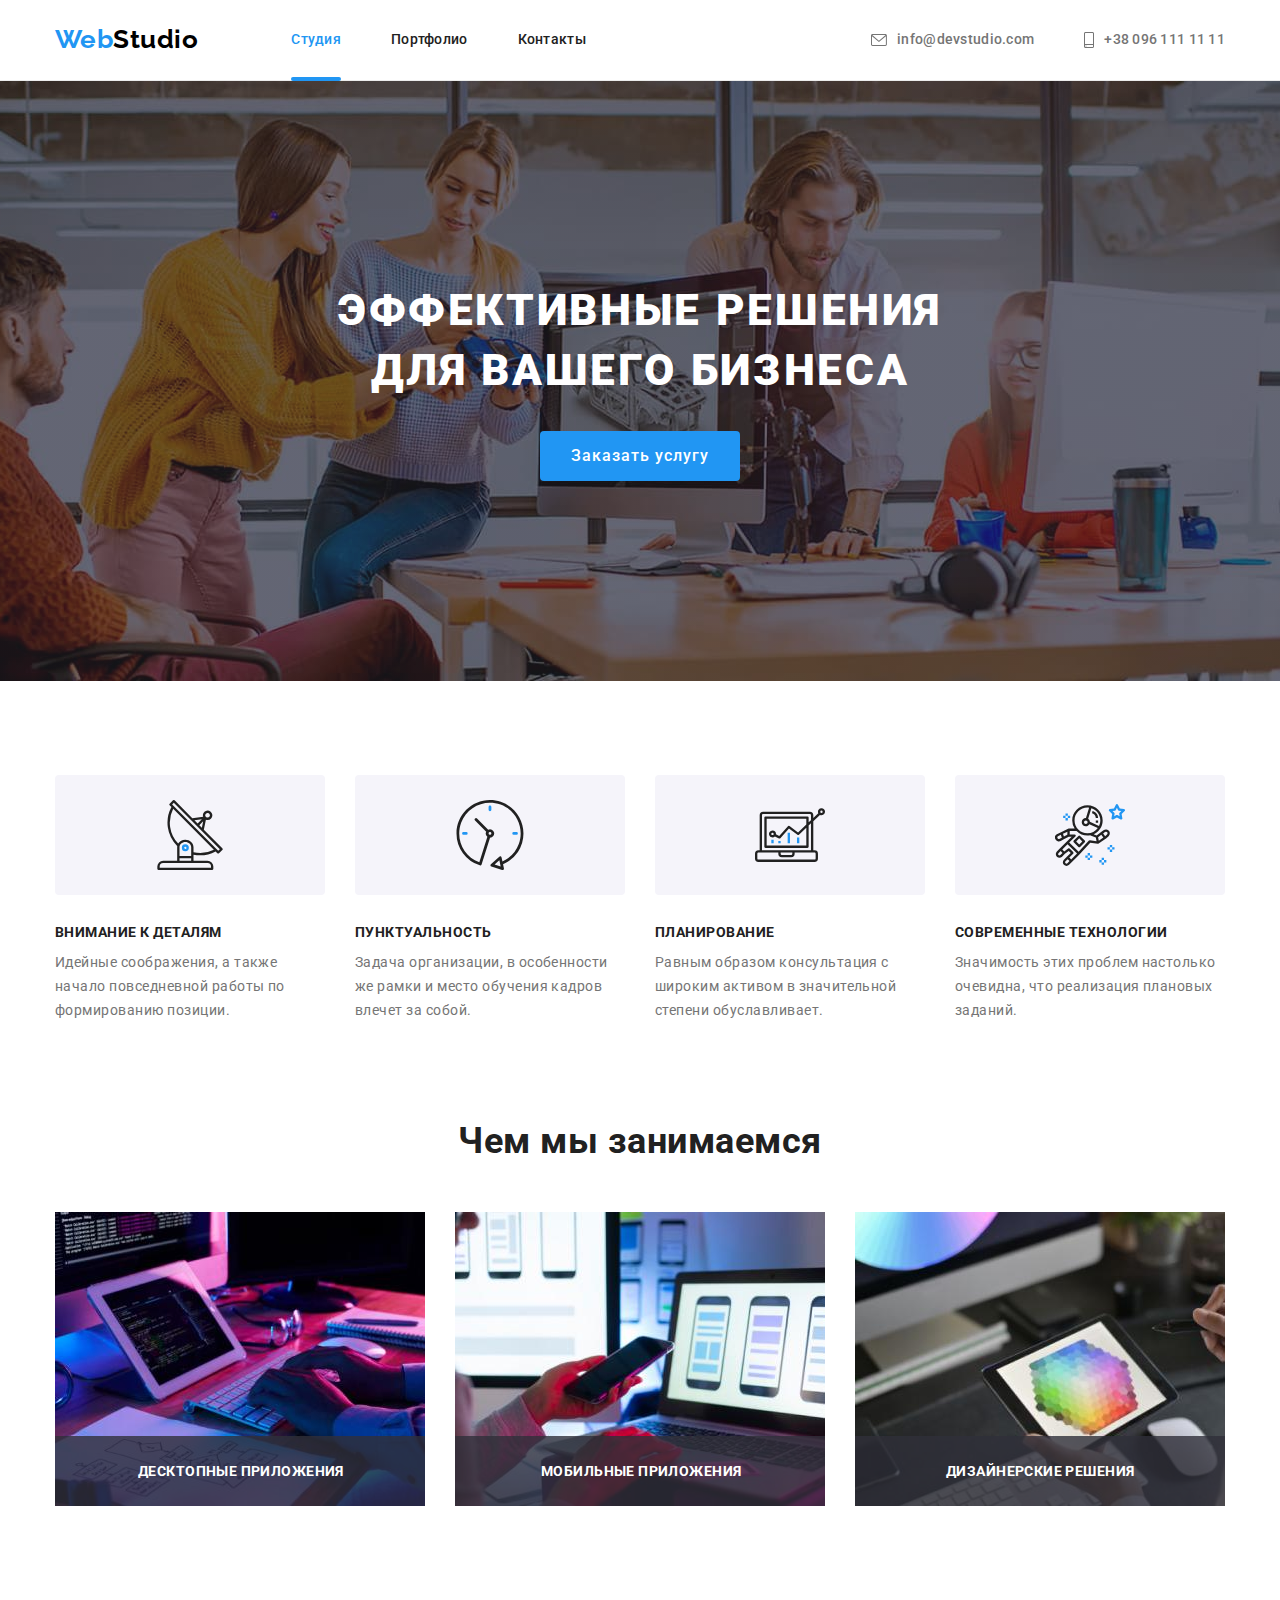
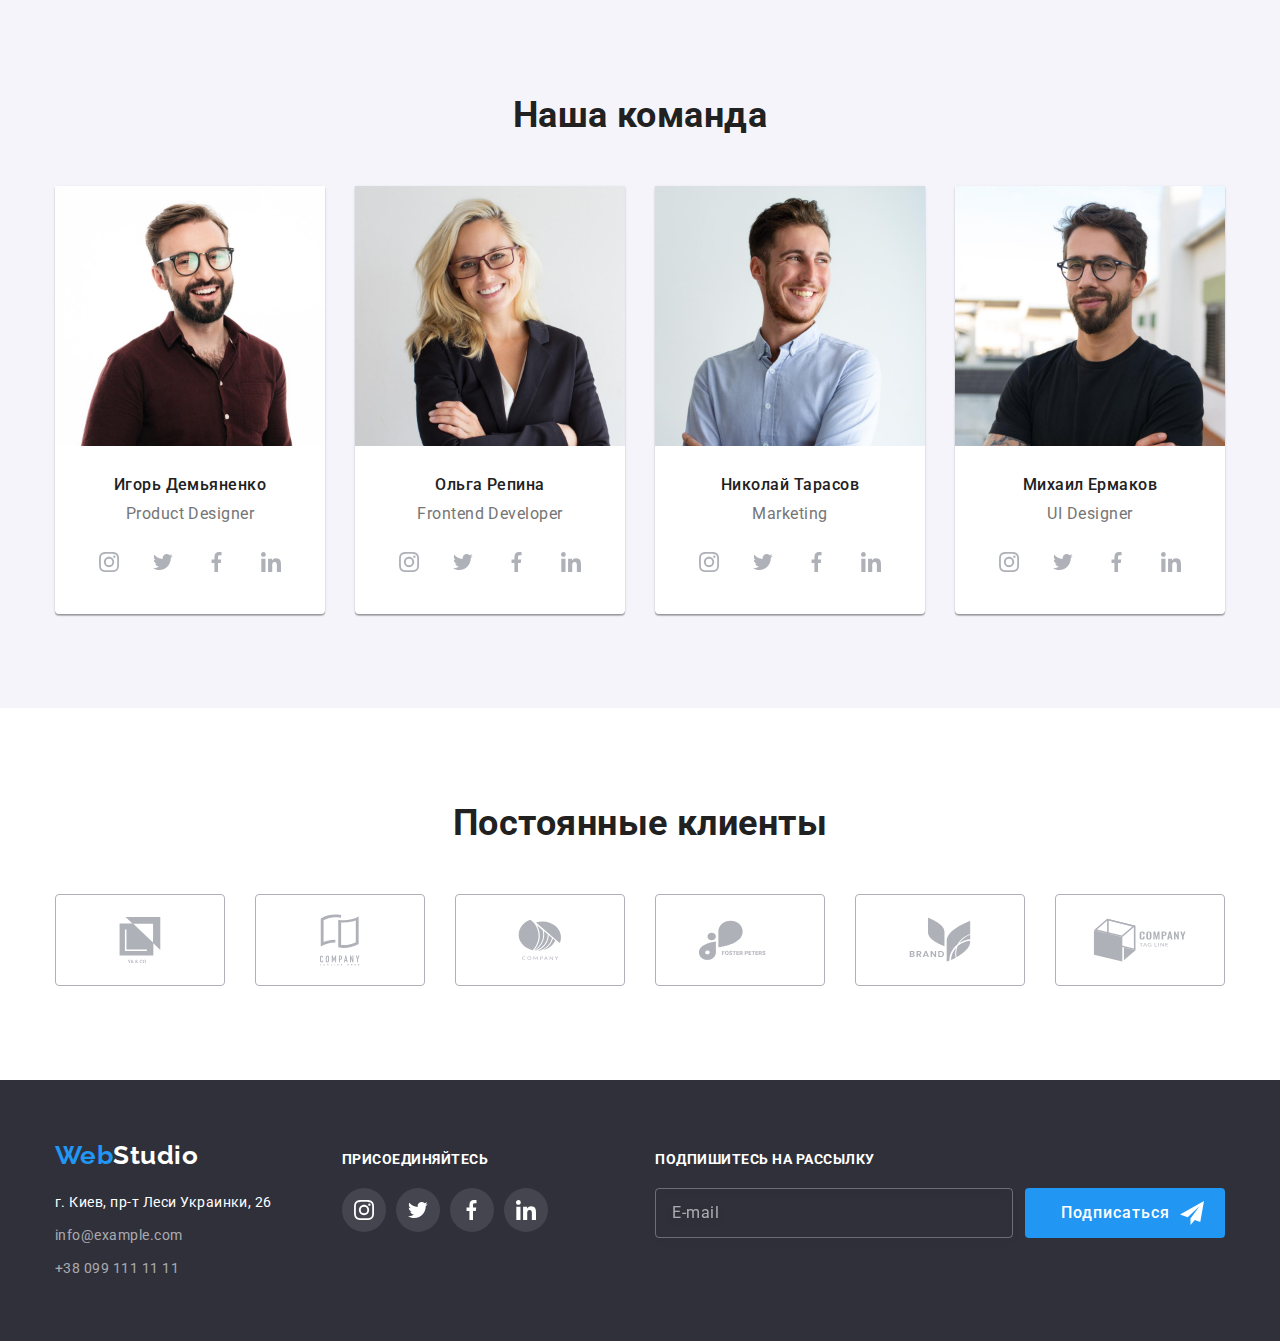
==== commit 0ff23e47: "№7" ====
--- a/index.html
+++ b/index.html
@@ -12,7 +12,6 @@
         rel="stylesheet">
     <link rel="stylesheet" href="https://cdnjs.cloudflare.com/ajax/libs/modern-normalize/1.1.0/modern-normalize.min.css">
     <link rel="stylesheet" href="./css/styles.css">
-    <link rel="stylesheet" href="./sass/main.css">
 </head>
 <body>  
     <!--1 блок - логотип, посилання-->
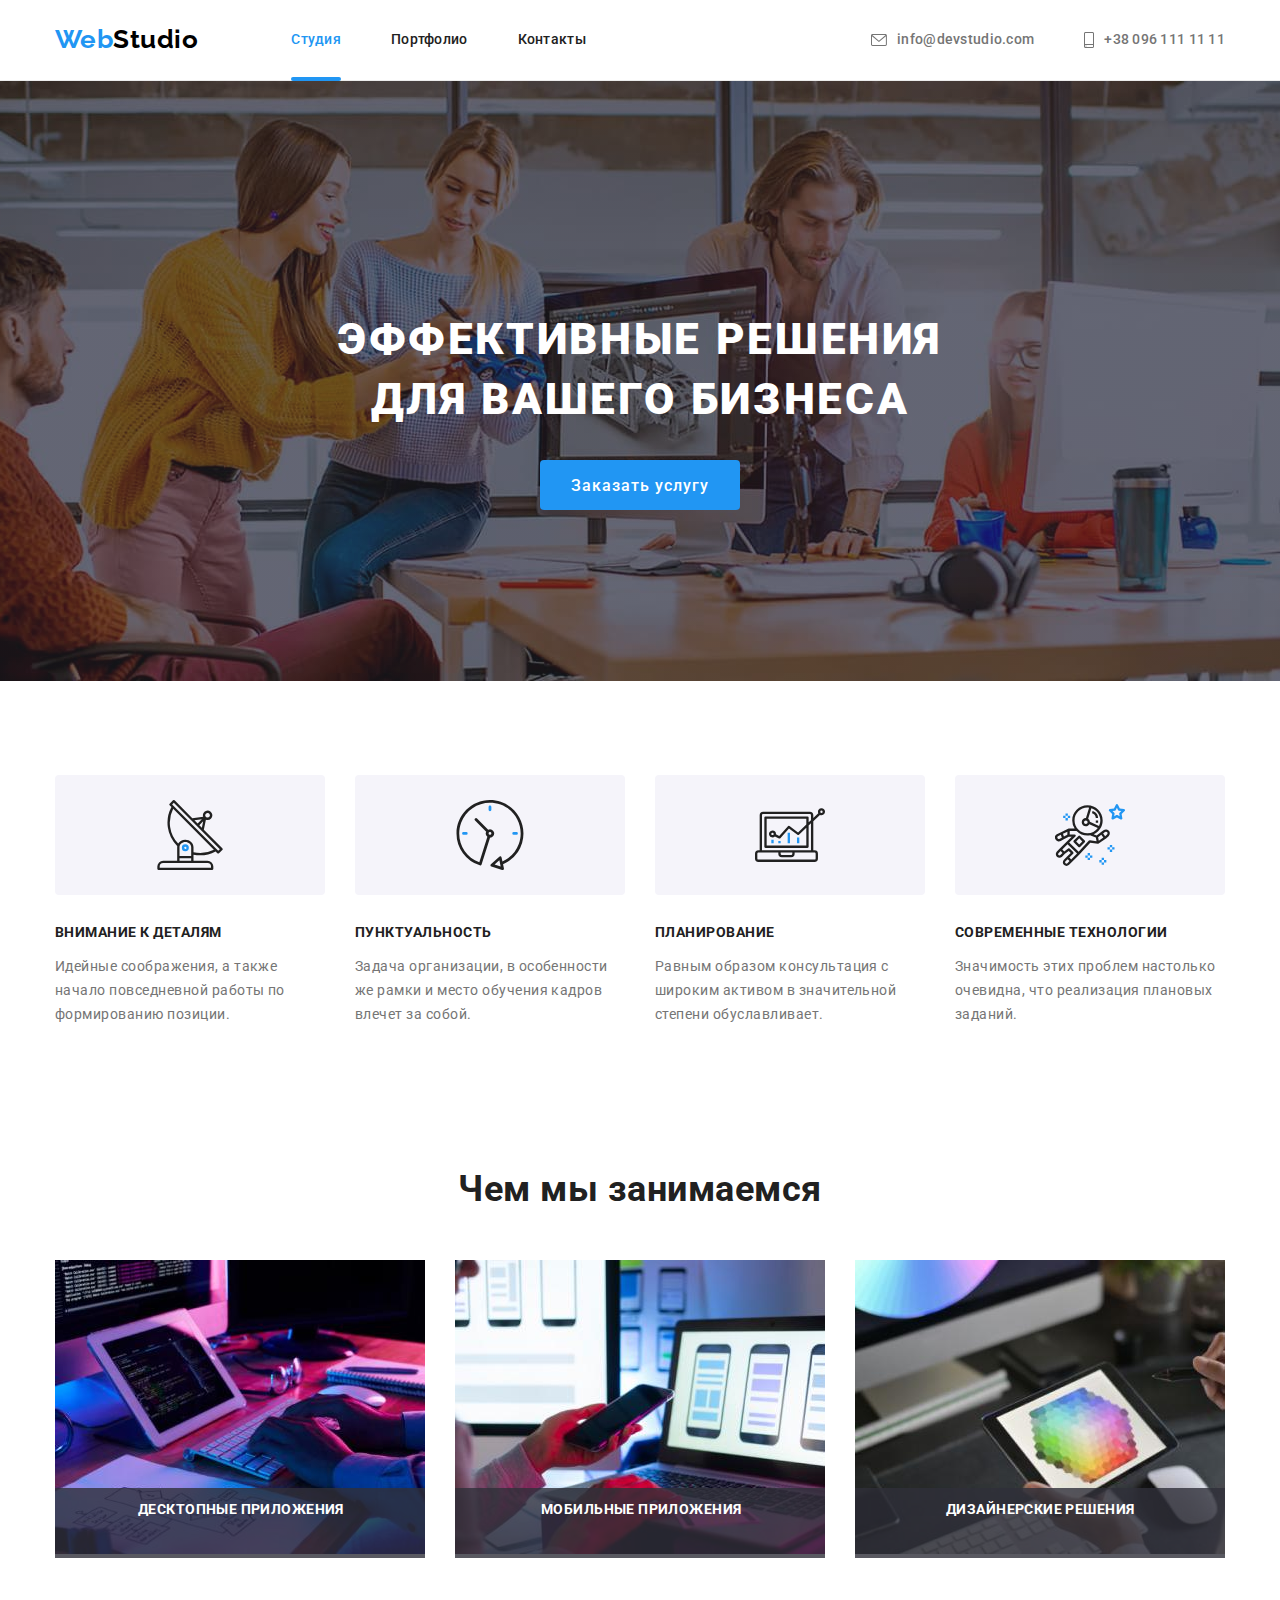
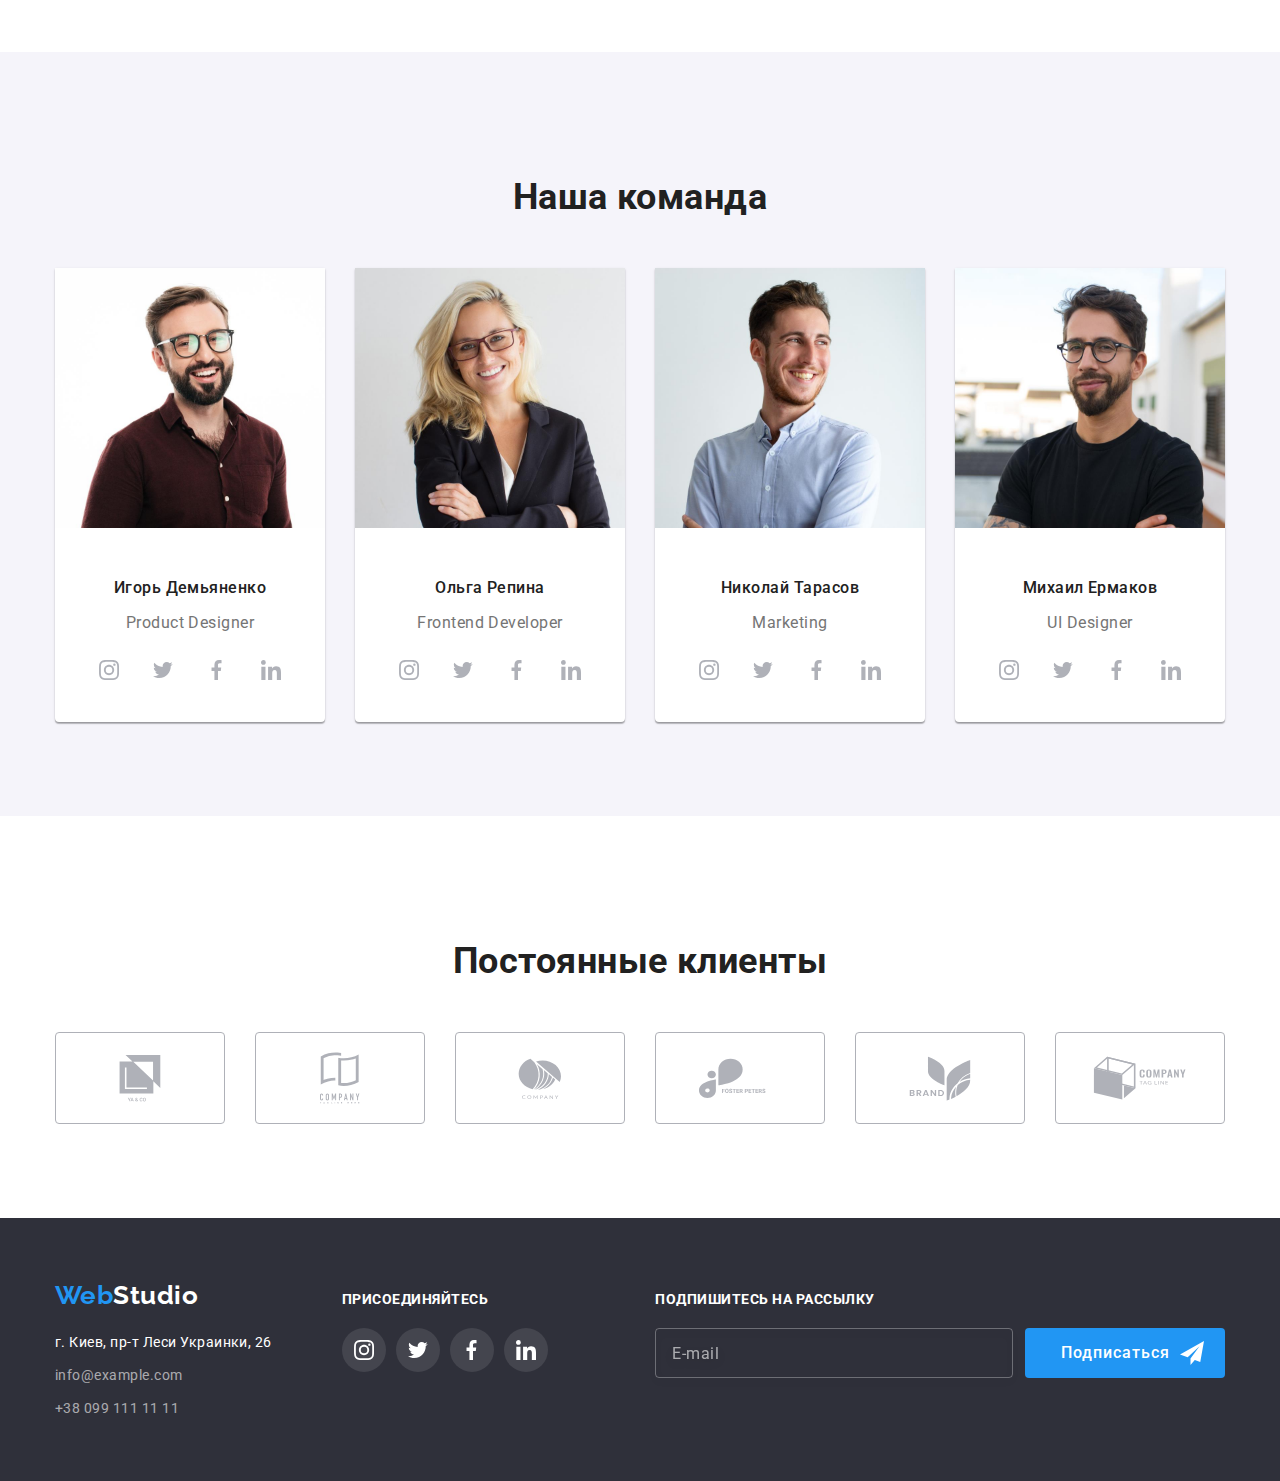
==== commit e5e78f39: "№7 далі" ====
--- a/index.html
+++ b/index.html
@@ -12,6 +12,7 @@
         rel="stylesheet">
     <link rel="stylesheet" href="https://cdnjs.cloudflare.com/ajax/libs/modern-normalize/1.1.0/modern-normalize.min.css">
     <link rel="stylesheet" href="./css/styles.css">
+    <link rel="stylesheet" href="./css/main.min.css">
 </head>
 <body>  
     <!--1 блок - логотип, посилання-->
--- a/css/styles.css
+++ b/css/styles.css
@@ -5,27 +5,6 @@
 *::after,
 *::before {
   box-sizing: inherit;
-}
-
-:root {
-  --white-color: #ffffff;
-  --white-light-color: #f5f4fa;
-  --white-middle-color: 1px solid #eeeeee;
-
-  --black-color: #000000;
-  --black-light-color: #212121;
-  --black-shadow-color: rgba(0, 0, 0, 0.15);
-  --black-blue-color: #2f303a;
-
-  --grey-color: #757575;
-  --grey-light-color: rgba(255, 255, 255, 0.6);
-  --grey-muddy-color: rgba(175, 177, 184, 1);
-  --grey-black-color: 0px 1px 3px rgba(0, 0, 0, 0.12),
-    0px 1px 1px rgba(0, 0, 0, 0.14), 0px 2px 1px rgba(0, 0, 0, 0.2);
-  --grey-middle-color: 1px solid #ececec;
-  --grey-html-color: #e5e5e5;
-
-  --blue-light-color: #2196f3;
 }
 
 body {
@@ -36,25 +15,6 @@
   color: var(--grey-color);
 }
 
-h1,
-h2,
-h3,
-h4,
-h5,
-h6,
-p {
-  margin: 0px;
-}
-ul {
-  margin: 0px;
-  padding: 0px;
-}
-img {
-  display: block;
-  max-width: 100%;
-  height: auto;
-}
-
 .container {
   margin-left: auto;
   margin-right: auto;
@@ -82,139 +42,8 @@
   height: 1px;
   margin: -1px;
 }
-/*-----1 блок - логотип, посилання------*/
-.header {
-  margin-left: auto;
-  margin-right: auto;
-  border-bottom: var(--grey-middle-color);
-}
-
-.header-logo,
-.footer-logo {
-  font-family: "Raleway", sans-serif;
-  font-style: normal;
-  font-weight: 700;
-  font-size: 26px;
-  line-height: 1.19;
-}
-
-.header-logo {
-  display: inline-block;
-  padding-top: 24px;
-  padding-bottom: 25px;
-  margin-right: 93px;
-  color: var(--black-color);
-}
-
-.header-item {
-  margin-right: 50px;
-}
-.header-item:last-child {
-  margin-right: 0px;
-}
-.colortext-web {
-  color: var(--blue-light-color);
-}
-.header-navigation {
-  display: flex;
-  align-items: center;
-}
-.header-list {
-  display: flex;
-  align-items: center;
-}
-.header-container {
-  display: flex;
-  align-items: center;
-}
-.header-tel-mail {
-  margin-left: auto;
-}
-.header-link {
-  display: inline-block;
-  padding-top: 32px;
-  padding-bottom: 32px;
-  font-weight: 500;
-  font-size: 14px;
-  line-height: 1.14;
-  letter-spacing: 0.02em;
-  color: var(--black-light-color);
-  transition-property: color;
-  transition-duration: 250ms;
-  transition-timing-function: cubic-bezier(0.4, 0, 0.2, 1);
-}
-.header-icon {
-  margin-right: 10px;
-  fill: currentColor;
-}
-.icon:hover,
-.icon:focus {
-  fill: var(--blue-light-color);
-}
-
-.header-mail {
-  display: flex;
-  align-items: center;
-}
-
-.header-mail,
-.header-tel {
-  display: flex;
-  padding-top: 32px;
-  padding-bottom: 32px;
-  font-weight: 500;
-  font-size: 14px;
-  line-height: 1.14;
-  letter-spacing: 0.02em;
-  color: var(--grey-color);
-  transition-property: color;
-  transition-duration: 250ms;
-  transition-timing-function: cubic-bezier(0.4, 0, 0.2, 1);
-}
-.header-link:hover,
-.header-link:focus,
-.header-mail:hover,
-.header-mail:focus,
-.header-tel:hover,
-.header-tel:focus,
-.footer-map:hover,
-.footer-map:focus,
-.footer-mail:hover,
-.footer-mail:focus,
-.footer-tel:hover,
-.footer-tel:focus {
-  color: var(--blue-light-color);
-}
-
-.header-link {
-  position: relative;
-}
-.header-link.current {
-  color: var(--blue-light-color);
-}
-.header-link.current::after {
-  transform: scale(1);
-  background: var(--blue-light-color);
-}
-.header-link::after {
-  content: "";
-  position: absolute;
-  width: 100%;
-  height: 4px;
-  left: 0;
-  bottom: -1px;
-  background: 0;
-  border-radius: 2px;
-  transform: scale(0);
-
-  transition-property: background, transform;
-  transition-duration: 250ms;
-  transition-timing-function: cubic-bezier(0.4, 0, 0.2, 1);
-}
-.header-link:hover::after {
-  transform: scale(1);
-  background: var(--blue-light-color);
-}
+/*-----1 блок - логотип, посилання------header*/
+
 /*----------Oсновний блок------------*/
 .hero {
   text-align: center;
@@ -256,14 +85,6 @@
 .hero-btn:focus {
   background: rgb(29, 125, 204);
   box-shadow: 0px 4px 4px rgba(0, 0, 0, 0.15);
-}
-
-.hero-btn,
-.mainhero-btn,
-.modal-exit,
-.btn-subscript,
-.btn-send {
-  cursor: pointer;
 }
 
 .hero {
--- a/css/main.min.css
+++ b/css/main.min.css
@@ -0,0 +1,3 @@
+:root{--white-color: #ffffff;--white-light-color: #f5f4fa;--white-middle-color: 1px solid #eeeeee;--black-color: #000000;--black-light-color: #212121;--black-shadow-color: rgba(0, 0, 0, 0.15);--black-blue-color: #2f303a;--grey-color: #757575;--grey-light-color: rgba(255, 255, 255, 0.6);--grey-muddy-color: rgba(175, 177, 184, 1);--grey-black-color: 0px 1px 3px rgba(0, 0, 0, 0.12),
+    0px 1px 1px rgba(0, 0, 0, 0.14), 0px 2px 1px rgba(0, 0, 0, 0.2);--grey-middle-color: 1px solid #ececec;--grey-html-color: #e5e5e5;--blue-light-color: #2196f3}.header{margin-left:auto;margin-right:auto;border-bottom:var(--grey-middle-color)}.header-logo,.footer-logo{font-family:"Raleway", sans-serif;font-style:normal;font-weight:700;font-size:26px;line-height:1.19}.header-logo{display:inline-block;padding-top:24px;padding-bottom:25px;margin-right:93px;color:var(--black-color)}.header-item{margin-right:50px}.header-item:last-child{margin-right:0px}.colortext-web{color:var(--blue-light-color)}.header-navigation{display:flex;align-items:center}.header-list{display:flex;align-items:center}.header-container{display:flex;align-items:center}.header-tel-mail{margin-left:auto}.header-link{display:inline-block;padding-top:32px;padding-bottom:32px;font-weight:500;font-size:14px;line-height:1.14;letter-spacing:0.02em;color:var(--black-light-color);transition-property:color;transition-duration:250ms;transition-timing-function:cubic-bezier(0.4, 0, 0.2, 1)}.header-icon{margin-right:10px;fill:currentColor}.icon:hover,.icon:focus{fill:var(--blue-light-color)}.header-mail{display:flex;align-items:center}.header-mail,.header-tel{display:flex;padding-top:32px;padding-bottom:32px;font-weight:500;font-size:14px;line-height:1.14;letter-spacing:0.02em;color:var(--grey-color);transition-property:color;transition-duration:250ms;transition-timing-function:cubic-bezier(0.4, 0, 0.2, 1)}.header-link:hover,.header-link:focus,.header-mail:hover,.header-mail:focus,.header-tel:hover,.header-tel:focus,.footer-map:hover,.footer-map:focus,.footer-mail:hover,.footer-mail:focus,.footer-tel:hover,.footer-tel:focus{color:var(--blue-light-color)}.header-link{position:relative}.header-link.current{color:var(--blue-light-color)}.header-link.current::after{transform:scale(1);background:var(--blue-light-color)}.header-link::after{content:"";position:absolute;width:100%;height:4px;left:0;bottom:-1px;background:0;border-radius:2px;transform:scale(0);transition-property:background, transform;transition-duration:250ms;transition-timing-function:cubic-bezier(0.4, 0, 0.2, 1)}.header-link:hover::after{transform:scale(1);background:var(--blue-light-color)}.hero{text-align:center}.hero-title{margin-left:auto;margin-right:auto;margin-bottom:30px;width:696px;height:120px;font-weight:900;font-size:44px;line-height:1.36;letter-spacing:0.06em;text-transform:uppercase;color:var(--white-color)}.hero-btn{display:inline-block;width:200px;height:50px;justify-content:center;align-items:center;text-align:center;font-weight:500;font-size:16px;line-height:1.87;letter-spacing:0.06em;color:var(--white-color);background:var(--blue-light-color);border:0px;border-radius:4px;transition-property:background, box-shadow;transition-duration:250ms;transition-timing-function:cubic-bezier(0.4, 0, 0.2, 1)}.hero-btn:hover,.hero-btn:focus{background:#1d7dcc;box-shadow:0px 4px 4px rgba(0,0,0,0.15)}.hero{max-width:1600px;height:600px;padding-top:200px;padding-bottom:200px;margin-left:auto;margin-right:auto;margin-bottom:0px;background-color:var(--black-blue-color);background-image:linear-gradient(to right, rgba(47,48,58,0.4), rgba(47,48,58,0.4)),url(../images/0-Img0.jpg);background-repeat:no-repeat;background-position:center}
+/*# sourceMappingURL=main.min.css.map */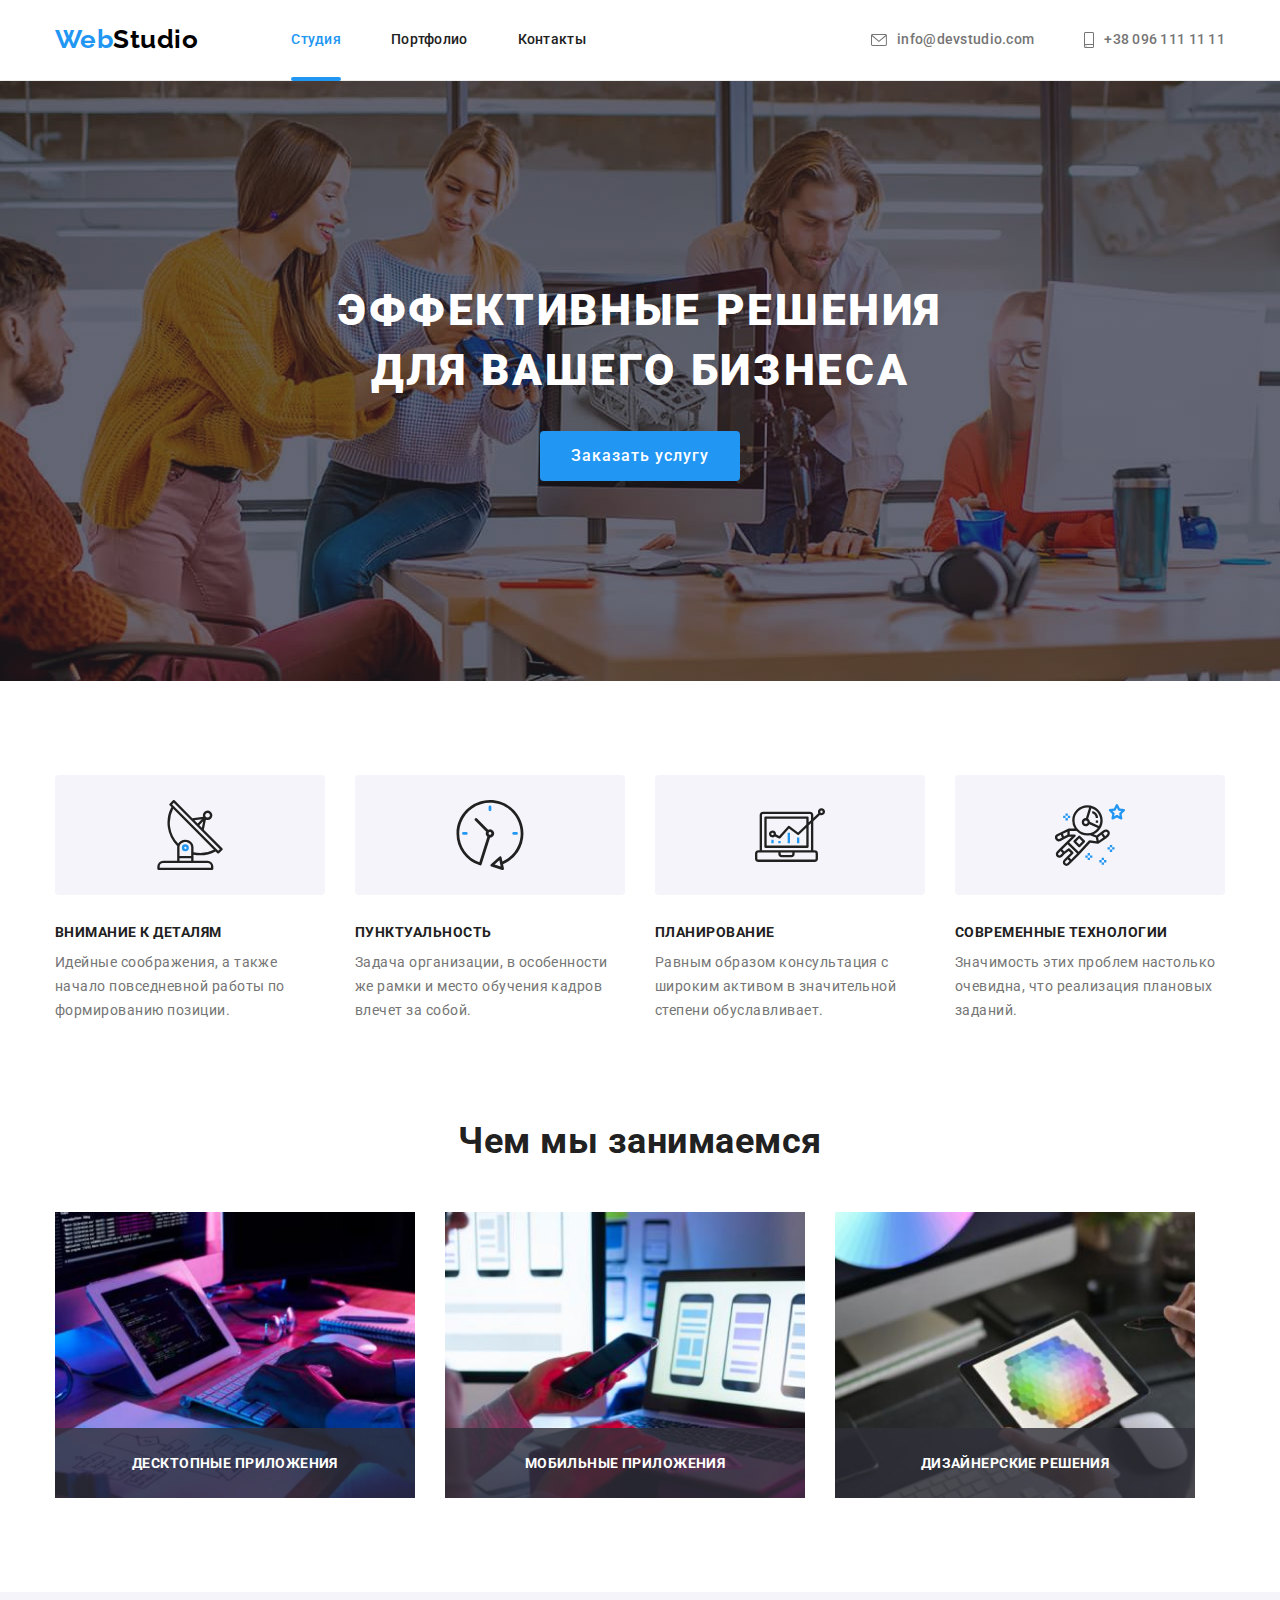
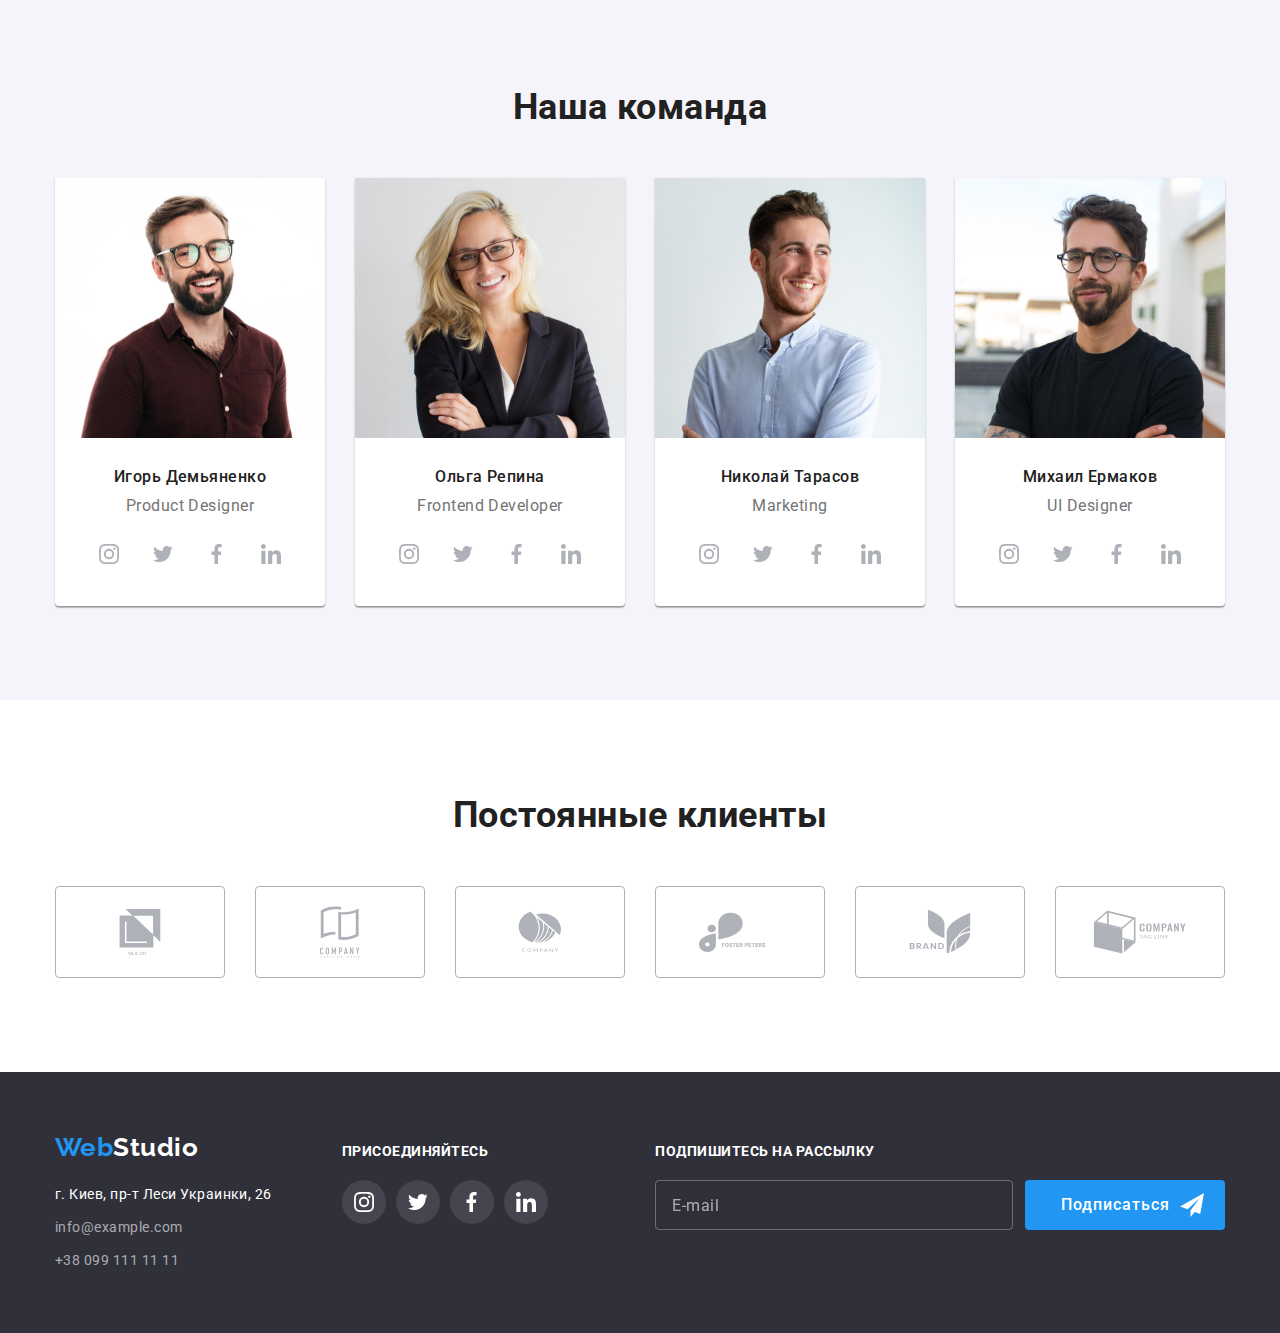
==== commit ecd5e4e7: "№7 зроблений sass" ====
--- a/index.html
+++ b/index.html
@@ -11,7 +11,6 @@
         href="https://fonts.googleapis.com/css2?family=Raleway:wght@700&family=Roboto:wght@400;500;700;900&display=swap" 
         rel="stylesheet">
     <link rel="stylesheet" href="https://cdnjs.cloudflare.com/ajax/libs/modern-normalize/1.1.0/modern-normalize.min.css">
-    <link rel="stylesheet" href="./css/styles.css">
     <link rel="stylesheet" href="./css/main.min.css">
 </head>
 <body>  
@@ -29,12 +28,12 @@
        </nav>
         <div class="header-tel-mail"> 
             <ul class="header-list list">
-                <li class="header-item icon">
+                <li class="header-item">
                     <a href="mailto:info@devstudio.com" class="header-mail link">
                         <svg class="header-icon" width="16px" height="12px" >
                             <use href="./images/sprite.svg#icon-envelope" class="envelop"></use>
                         </svg> info@devstudio.com</a></li>
-                <li class="header-item icon">
+                <li class="header-item">
                     <a href="tel:+380961111111" class="header-tel link">
                         <svg class="header-icon" width="10px" height="16px">
                             <use href="./images/sprite.svg#icon-smartphone"></use>
@@ -56,7 +55,7 @@
         <!--опис якостей-->
         <section class="feature section">
             <div class="container">
-            <!--<h2 class="feature-title">Особенности</h2>--> 
+            <!--<h2 class="second-title">Особенности</h2>--> 
                 <ul class="feature-list list">
                     <li class="feature-item">
                         <div class="image-section">
@@ -97,7 +96,7 @@
         <!--Чем мы занимаемся - картинки-->
         <section class="about section">
             <div class="container">
-            <h2 class="about-title">Чем мы занимаемся</h2>
+            <h2 class="second-title">Чем мы занимаемся</h2>
                 <ul class="about-list list">
                     <li class="about-item">
                         <div class="about-position">
@@ -105,7 +104,7 @@
                         alt="написание кода" 
                         width="370"
                         height="294">
-                        <p class="about-item-text1 ">ДЕСКТОПНЫЕ ПРИЛОЖЕНИЯ</p>
+                        <p class="about-item-text">ДЕСКТОПНЫЕ ПРИЛОЖЕНИЯ</p>
                     </div>
                     </li>
                     <li class="about-item">
@@ -114,7 +113,7 @@
                         alt="создание макета телефона"
                         width="370"
                         height="294">
-                        <p class="about-item-text2">МОБИЛЬНЫЕ ПРИЛОЖЕНИЯ</p>
+                        <p class="about-item-text">МОБИЛЬНЫЕ ПРИЛОЖЕНИЯ</p>
                     </div>
                     </li>
                     <li class="about-item">
@@ -123,7 +122,7 @@
                         alt="выбор палитры цветов для сайта" 
                         width="370"
                         height="294">
-                        <p class="about-item-text3">ДИЗАЙНЕРСКИЕ РЕШЕНИЯ</p>
+                        <p class="about-item-text">ДИЗАЙНЕРСКИЕ РЕШЕНИЯ</p>
                     </div>
                     </li>
                 </ul>
@@ -133,7 +132,7 @@
         <!--наша команда-->
         <section class="team section">
             <div class="container">
-            <h2 class="team-title">Наша команда</h2>
+            <h2 class="second-title">Наша команда</h2>
                 <ul class="team-list list">
                     <li class="team-item">
                         <img src="./images/2-img1.jpg" alt="Игорь Демьяненко улыбается "
@@ -263,9 +262,10 @@
             </div>
         </section>
 
-        <section class="client">
+<!--Список клиентов-->
+        <section class="client section">
             <div class="container">
-                <h2 class="client-title">Постоянные клиенты</h2>
+                <h2 class="second-title">Постоянные клиенты</h2>
                 <ul class="client-list list">
                     <li class="client-item link"><a href="" class="client-link">
                         <svg class="client-icon" width="46" height="46.7">
--- a/css/main.min.css
+++ b/css/main.min.css
@@ -1,3 +1,3 @@
-:root{--white-color: #ffffff;--white-light-color: #f5f4fa;--white-middle-color: 1px solid #eeeeee;--black-color: #000000;--black-light-color: #212121;--black-shadow-color: rgba(0, 0, 0, 0.15);--black-blue-color: #2f303a;--grey-color: #757575;--grey-light-color: rgba(255, 255, 255, 0.6);--grey-muddy-color: rgba(175, 177, 184, 1);--grey-black-color: 0px 1px 3px rgba(0, 0, 0, 0.12),
-    0px 1px 1px rgba(0, 0, 0, 0.14), 0px 2px 1px rgba(0, 0, 0, 0.2);--grey-middle-color: 1px solid #ececec;--grey-html-color: #e5e5e5;--blue-light-color: #2196f3}.header{margin-left:auto;margin-right:auto;border-bottom:var(--grey-middle-color)}.header-logo,.footer-logo{font-family:"Raleway", sans-serif;font-style:normal;font-weight:700;font-size:26px;line-height:1.19}.header-logo{display:inline-block;padding-top:24px;padding-bottom:25px;margin-right:93px;color:var(--black-color)}.header-item{margin-right:50px}.header-item:last-child{margin-right:0px}.colortext-web{color:var(--blue-light-color)}.header-navigation{display:flex;align-items:center}.header-list{display:flex;align-items:center}.header-container{display:flex;align-items:center}.header-tel-mail{margin-left:auto}.header-link{display:inline-block;padding-top:32px;padding-bottom:32px;font-weight:500;font-size:14px;line-height:1.14;letter-spacing:0.02em;color:var(--black-light-color);transition-property:color;transition-duration:250ms;transition-timing-function:cubic-bezier(0.4, 0, 0.2, 1)}.header-icon{margin-right:10px;fill:currentColor}.icon:hover,.icon:focus{fill:var(--blue-light-color)}.header-mail{display:flex;align-items:center}.header-mail,.header-tel{display:flex;padding-top:32px;padding-bottom:32px;font-weight:500;font-size:14px;line-height:1.14;letter-spacing:0.02em;color:var(--grey-color);transition-property:color;transition-duration:250ms;transition-timing-function:cubic-bezier(0.4, 0, 0.2, 1)}.header-link:hover,.header-link:focus,.header-mail:hover,.header-mail:focus,.header-tel:hover,.header-tel:focus,.footer-map:hover,.footer-map:focus,.footer-mail:hover,.footer-mail:focus,.footer-tel:hover,.footer-tel:focus{color:var(--blue-light-color)}.header-link{position:relative}.header-link.current{color:var(--blue-light-color)}.header-link.current::after{transform:scale(1);background:var(--blue-light-color)}.header-link::after{content:"";position:absolute;width:100%;height:4px;left:0;bottom:-1px;background:0;border-radius:2px;transform:scale(0);transition-property:background, transform;transition-duration:250ms;transition-timing-function:cubic-bezier(0.4, 0, 0.2, 1)}.header-link:hover::after{transform:scale(1);background:var(--blue-light-color)}.hero{text-align:center}.hero-title{margin-left:auto;margin-right:auto;margin-bottom:30px;width:696px;height:120px;font-weight:900;font-size:44px;line-height:1.36;letter-spacing:0.06em;text-transform:uppercase;color:var(--white-color)}.hero-btn{display:inline-block;width:200px;height:50px;justify-content:center;align-items:center;text-align:center;font-weight:500;font-size:16px;line-height:1.87;letter-spacing:0.06em;color:var(--white-color);background:var(--blue-light-color);border:0px;border-radius:4px;transition-property:background, box-shadow;transition-duration:250ms;transition-timing-function:cubic-bezier(0.4, 0, 0.2, 1)}.hero-btn:hover,.hero-btn:focus{background:#1d7dcc;box-shadow:0px 4px 4px rgba(0,0,0,0.15)}.hero{max-width:1600px;height:600px;padding-top:200px;padding-bottom:200px;margin-left:auto;margin-right:auto;margin-bottom:0px;background-color:var(--black-blue-color);background-image:linear-gradient(to right, rgba(47,48,58,0.4), rgba(47,48,58,0.4)),url(../images/0-Img0.jpg);background-repeat:no-repeat;background-position:center}
+h1,h2,h3,h4,h5,h6,p{margin:0px}ul{margin:0px;padding:0px}img{display:block;max-width:100%;height:auto}button{cursor:pointer}html{box-sizing:border-box}*,*::after,*::before{box-sizing:inherit}body{margin:auto;font-family:"Roboto", sans-serif;letter-spacing:0.03em;background-color:var(--white-color);color:var(--grey-color)}.section{padding-top:94px;padding-bottom:94px}.list{list-style:none}.link{text-decoration:none}.visually-hidden{position:absolute;clip:rect(0 0 0 0);width:1px;height:1px;margin:-1px}:root{--white-color: #ffffff;--white-light-color: #f5f4fa;--white-middle-color: 1px solid #eeeeee;--black-color: #000000;--black-light-color: #212121;--black-shadow-color: rgba(0, 0, 0, 0.15);--black-blue-color: #2f303a;--grey-color: #757575;--grey-light-color: rgba(255, 255, 255, 0.6);--grey-muddy-color: rgba(175, 177, 184, 1);--grey-black-color: 0px 1px 3px rgba(0, 0, 0, 0.12),
+    0px 1px 1px rgba(0, 0, 0, 0.14), 0px 2px 1px rgba(0, 0, 0, 0.2);--grey-middle-color: 1px solid #ececec;--grey-html-color: #e5e5e5;--blue-light-color: #2196f3}.container{margin-left:auto;margin-right:auto;width:1200px;padding-left:15px;padding-right:15px}.second-title{margin-bottom:50px;font-weight:700;font-size:36px;line-height:1.17;text-align:center;color:var(--black-light-color)}.backdrop{position:fixed;top:0px;left:0px;width:100%;height:100%;background:rgba(47,48,58,0.5);opacity:1;transition-property:background;transition-duration:750ms;transition-timing-function:cubic-bezier(0.4, 0, 0.2, 1)}.backdrop.is-hidden{visibility:inherit;opacity:0;pointer-events:none}.modal{position:absolute;padding:40px;top:50%;left:50%;min-width:528px;min-height:581px;background:var(--white-color);box-shadow:0px 1px 3px rgba(0,0,0,0.12),0px 1px 1px rgba(0,0,0,0.14),0px 2px 1px rgba(0,0,0,0.2);border-radius:4px;transform:translate(-50%, -50%) scale(1);transition-property:transform;transition-duration:750ms;transition-timing-function:cubic-bezier(0.4, 0, 0.2, 1)}.backdrop.is-hidden .modal{transform:translate(-50%, -50%) scale(0)}.modal-exit{position:absolute;top:8px;right:8px;height:30px;width:30px;margin:0;display:flex;justify-content:center;align-items:center;border-radius:50%;background:transparent;border:1px solid rgba(0,0,0,0.1);transition-property:border-color;transition-duration:250ms;transition-timing-function:cubic-bezier(0.4, 0, 0.2, 1)}.modal-exit:hover svg,.modal-exit:focus svg{color:var(--blue-light-color)}.modal-exit:hover,.modal-exit:focus{border-color:var(--blue-light-color)}.modal-icon{color:var(--black-color);fill:currentColor;transition-property:color;transition-duration:250ms;transition-timing-function:cubic-bezier(0.4, 0, 0.2, 1)}.form-title{margin-bottom:12px;font-weight:900;font-size:20px;line-height:1.15;text-align:center;letter-spacing:0.03em;color:var(--black-light-color)}.modal-js-form{margin-bottom:10px}.label-form{display:block;margin-bottom:4px;font-size:12px;line-height:1.16;letter-spacing:0.01em;color:var(--grey-color)}.modal-form{position:relative}.modal-form,.modal-subscrip,.icons-modal,.comment-box,.label-form{cursor:pointer}.modal-subscrip{width:100%;height:40px;padding-left:42px;outline:none;border:1px solid rgba(33,33,33,0.2);border-radius:4px;background-color:transparent}.modal-subscrip:focus{border-color:var(--blue-light-color);transition-property:border-color;transition-duration:250ms;transition-timing-function:cubic-bezier(0.4, 0, 0.2, 1)}.icons-modal{position:absolute;top:0px;left:0px;transform:translate(50%, 50%);display:inline-block;color:var(--black-color);fill:currentColor;transition-property:color;transition-duration:250ms;transition-timing-function:cubic-bezier(0.4, 0, 0.2, 1)}.modal-subscrip:focus+.icons-modal{color:var(--blue-light-color);transition-property:color;transition-duration:250ms;transition-timing-function:cubic-bezier(0.4, 0, 0.2, 1)}.modal-textarea{margin-bottom:20px}.comment-box{display:block;resize:none;width:100%;height:120px;padding:12px 16px;outline:none;border:1px solid rgba(33,33,33,0.2);box-sizing:border-box;border-radius:4px;transition-property:border-color;transition-duration:250ms;transition-timing-function:cubic-bezier(0.4, 0, 0.2, 1)}.comment-box:focus{border-color:var(--blue-light-color)}.comment-box::placeholder{font-size:12px;line-height:14px;letter-spacing:0.01em;color:rgba(117,117,117,0.5)}.modal-checkbox{margin-bottom:30px}.input-checkbox{width:16px;height:15px;background:var(--black-light-color)}.check-text{margin-left:3px;text-decoration-line:underline;color:var(--blue-light-color)}.label-checkbox{display:flex;justify-content:center;align-items:center;font-size:14px;line-height:1.71;letter-spacing:0.03em;color:var(--grey-color)}.label-checkbox span{width:16px;height:15px;margin-right:8.38px;border:1px solid #212121;border-radius:2px;display:flex;justify-content:center;align-items:center;transition-property:border-color;transition-duration:250ms;transition-timing-function:cubic-bezier(0.4, 0, 0.2, 1)}.input-checkbox:checked+.label-checkbox span{background:var(--blue-light-color);border:none}.input-checkbox:hover+.label-checkbox span{border-color:var(--blue-light-color)}.icons-check{color:var(--white-color);fill:currentColor}.btn-send{width:200px;height:50px;font-weight:500;font-size:16px;line-height:1.87;letter-spacing:0.06em;color:var(--white-color);background:var(--blue-light-color);border:0px;border-radius:4px;transition-property:background, box-shadow;transition-duration:250ms;transition-timing-function:cubic-bezier(0.4, 0, 0.2, 1)}.btn-send:hover,.btn-send:focus{background:#1d7dcc;box-shadow:0px 4px 4px rgba(0,0,0,0.15)}.modal-btn{display:block;margin:0 auto}::placeholder{font-size:16px;line-height:1.25;letter-spacing:0.03em;color:rgba(255,255,255,0.6)}.header-logo{display:inline-block;padding-top:24px;padding-bottom:25px;margin-right:93px;color:var(--black-color)}.footer-logo{color:var(--white-color)}.header-logo,.footer-logo{font-family:"Raleway", sans-serif;font-style:normal;font-weight:700;font-size:26px;line-height:1.19}.header{margin-left:auto;margin-right:auto;border-bottom:var(--grey-middle-color)}.header-item{margin-right:50px}.header-item:last-child{margin-right:0px}.colortext-web{color:var(--blue-light-color)}.header-navigation{display:flex;align-items:center}.header-list{display:flex;align-items:center}.header-container{display:flex;align-items:center}.header-tel-mail{margin-left:auto}.header-icon{margin-right:10px;fill:currentColor}.header-mail,.header-tel{display:flex;justify-content:center;align-items:center;padding-top:32px;padding-bottom:32px;font-weight:500;font-size:14px;line-height:1.14;letter-spacing:0.02em;color:var(--grey-color);transition-property:color;transition-duration:250ms;transition-timing-function:cubic-bezier(0.4, 0, 0.2, 1)}.header-mail:hover,.header-mail:focus,.header-tel:hover,.header-tel:focus{color:var(--blue-light-color)}.header-link{position:relative;display:inline-block;padding-top:32px;padding-bottom:32px;font-weight:500;font-size:14px;line-height:1.14;letter-spacing:0.02em;color:var(--black-light-color);transition-property:color;transition-duration:250ms;transition-timing-function:cubic-bezier(0.4, 0, 0.2, 1)}.header-link:hover,.header-link:focus{color:var(--blue-light-color)}.header-link.current{color:var(--blue-light-color)}.header-link.current::after{transform:scale(1);background:var(--blue-light-color)}.header-link::after{content:"";position:absolute;width:100%;height:4px;left:0;bottom:-1px;background:0;border-radius:2px;transform:scale(0);transition-property:background, transform;transition-duration:250ms;transition-timing-function:cubic-bezier(0.4, 0, 0.2, 1)}.header-link:hover::after{transform:scale(1);background:var(--blue-light-color)}.hero{max-width:1600px;height:600px;padding-top:200px;padding-bottom:200px;text-align:center;margin-left:auto;margin-right:auto;margin-bottom:0px;background-color:var(--black-blue-color);background-image:linear-gradient(to right, rgba(47,48,58,0.4), rgba(47,48,58,0.4)),url(../images/0-Img0.jpg);background-repeat:no-repeat;background-position:center}.hero-title{margin-left:auto;margin-right:auto;margin-bottom:30px;width:696px;height:120px;font-weight:900;font-size:44px;line-height:1.36;letter-spacing:0.06em;text-transform:uppercase;color:var(--white-color)}.hero-btn{display:inline-block;width:200px;height:50px;justify-content:center;align-items:center;text-align:center;font-weight:500;font-size:16px;line-height:1.87;letter-spacing:0.06em;color:var(--white-color);background:var(--blue-light-color);border:0px;border-radius:4px;transition-property:background, box-shadow;transition-duration:250ms;transition-timing-function:cubic-bezier(0.4, 0, 0.2, 1)}.hero-btn:hover,.hero-btn:focus{background:#1d7dcc;box-shadow:0px 4px 4px rgba(0,0,0,0.15)}.feature-list{display:flex}.feature-item:not(:last-child){margin-right:30px}.feature-third-title{margin-bottom:10px;font-weight:700;font-size:14px;line-height:1.14;text-transform:uppercase;color:var(--black-light-color)}.feature-text{width:270px;height:75px;font-weight:400;font-size:14px;line-height:1.71;color:var(--grey-color)}.image-section{height:120px;margin-bottom:30px;display:flex;justify-content:center;align-items:center;background:var(--white-light-color);box-sizing:border-box;border-radius:4px}.about{padding-top:0px}.about-list{display:flex}.about-item{margin-right:30px}.about-position{position:relative;display:flex;justify-content:center;align-items:center;text-align:center}.about-position::before{display:inline-block;position:absolute;content:"";width:100%;height:70px;bottom:0;background:rgba(47,48,58,0.8)}.about-item-text{position:absolute;bottom:27px;font-weight:700;font-size:14px;line-height:16px;letter-spacing:0.03em;color:var(--white-color);opacity:1}.about-item-text:last-child{margin-right:0px}.team{padding-top:94px;padding-bottom:94px;background-color:var(--white-light-color)}.team-list{display:flex}.team-item{margin-right:30px;width:270px;top:1635px;background-color:var(--white-color);box-shadow:var(--grey-black-color);border-radius:0px 0px 4px 4px}.team-item:last-child{margin-right:0px}.team-item-icon{margin-right:10px}.team-item-icon:last-child{margin-right:0px}.team-third-title{margin-bottom:10px;font-weight:500;font-size:16px;line-height:1.18;text-align:center;color:var(--black-light-color)}.team-text{margin-bottom:16px;font-weight:400;font-size:16px;line-height:1.18;text-align:center;color:var(--grey-color)}.team-name{padding:30px 32px}.team-list-icon{display:flex;justify-content:center}.social{height:44px;width:44px;margin-right:10px;display:flex;justify-content:center;align-items:center;border-radius:50%;background:0;color:var(--grey-muddy-color);fill:currentColor;transition-property:color, background;transition-duration:250ms;transition-timing-function:cubic-bezier(0.4, 0, 0.2, 1)}.social:last-child{margin-right:0px}.social:hover,.social:focus{color:var(--white-color);background:var(--blue-light-color)}.client-list{display:flex;align-items:center}.client-item{margin-right:30px}.client-item:last-child{margin-right:0px}.client-link{width:170px;height:92px;display:flex;justify-content:center;align-items:center;border:1px solid #afb1b8;box-sizing:border-box;border-radius:4px;color:var(--grey-muddy-color);fill:currentColor;transition-property:color, border;transition-duration:250ms;transition-timing-function:cubic-bezier(0.4, 0, 0.2, 1)}.client-link:hover,.client-link:focus{color:var(--blue-light-color);border:1px solid #2196f3}.footer{padding-top:60px;padding-bottom:60px;margin-left:auto;margin-right:auto;background-color:var(--black-blue-color)}.pulse{display:flex;align-items:baseline}.footer-adress{margin-top:20px}.footer-item{margin-bottom:9px}.footer-item:last-child{margin-bottom:0px}.footer-map{color:var(--white-color)}.footer-mail,.footer-tel{color:var(--grey-light-color)}.footer-map,.footer-mail,.footer-tel{display:inline-block;font-style:normal;font-weight:normal;font-size:14px;line-height:1.71;transition-property:color;transition-duration:950ms;transition-timing-function:cubic-bezier(0.4, 0, 0.2, 1)}.footer-map:hover,.footer-map:focus,.footer-mail:hover,.footer-mail:focus,.footer-tel:hover,.footer-tel:focus{color:var(--blue-light-color)}.footer-boxlogo{margin-right:70px}.footer-third-title{margin-bottom:20px;font-weight:700;font-size:14px;line-height:1.14;color:var(--white-color)}.footer-list-icon{display:flex}.footer-item-icon{margin-right:10px}.footer-item-icon:last-child{margin-right:0px}.footer-social{height:44px;width:44px;display:flex;justify-content:center;align-items:center;border-radius:50%;background:rgba(255,255,255,0.1);color:var(--white-color);fill:currentColor;transition-property:background;transition-duration:250ms;transition-timing-function:cubic-bezier(0.4, 0, 0.2, 1)}.footer-social:hover,.footer-social:focus{background:var(--blue-light-color)}.footer-js-form{display:flex}.footer-icon{margin-right:auto}.input-subscrip{width:358px;height:50px;margin-right:12px;padding-left:16px;display:flex;align-items:center;font-size:16px;line-height:1.25;letter-spacing:0.03em;outline:none;color:var(--white-color);border:1px solid rgba(255,255,255,0.3);box-sizing:border-box;border-radius:4px;filter:drop-shadow(0px 4px 4px rgba(0,0,0,0.15));background-color:transparent;transition-property:border-color;transition-duration:250ms;transition-timing-function:cubic-bezier(0.4, 0, 0.2, 1)}.input-subscrip:hover,.input-subscrip:focus{border-color:var(--blue-light-color)}.btn-subscript{display:flex;justify-content:center;align-items:center;padding-left:36px;padding-right:21px;font-weight:500;font-size:16px;line-height:1.87;letter-spacing:0.06em;color:var(--white-color);background:var(--blue-light-color);border:0px;border-radius:4px;transition-property:background, box-shadow;transition-duration:250ms;transition-timing-function:cubic-bezier(0.4, 0, 0.2, 1)}.btn-subscript:hover,.btn-subscript:focus{background:#1d7dcc;box-shadow:0px 4px 4px rgba(0,0,0,0.15)}.send-icon{margin-left:10px;color:var(--white-color);fill:currentColor}.mainhero-listbtn{display:flex;justify-content:center;align-items:center;margin-bottom:50px}.mainhero-item{margin-right:8px}.mainhero-item:last-child{margin-right:0px}.mainhero-btn{display:inline-block;padding:6px 22px;font-family:"Roboto", sans-serif;font-style:normal;font-weight:500;font-size:16px;line-height:1.62;text-align:center;letter-spacing:0.03em;color:var(--black-light-color);background-color:var(--white-light-color);border:0px;border-radius:4px;transition-property:background-color, color, box-shadow;transition-duration:250ms;transition-timing-function:cubic-bezier(0.4, 0, 0.2, 1)}.mainhero-btn:hover,.mainhero-btn:focus{color:var(--white-color);background-color:var(--blue-light-color);box-shadow:0 10px 10px -5px rgba(0,0,0,0.3)}.mainhero-btn.current{color:var(--white-color);background-color:var(--blue-light-color);box-shadow:0 10px 10px -5px rgba(0,0,0,0.3)}.mainhero-list{display:flex;flex-wrap:wrap}.mainhero-pictures{width:370px;margin-right:30px;margin-bottom:30px}.mainhero-pictures:nth-last-child(-n+3){margin-bottom:0px}.mainhero-pictures:nth-child(3n){margin-right:0px}.mainhero-card{display:block;overflow:hidden;transition-property:box-shadow;transition-duration:750ms;transition-timing-function:cubic-bezier(0.4, 0, 0.2, 1)}.mainhero-card:hover,.mainhero-card:focus{box-shadow:0px 1px 1px rgba(0,0,0,0.12),0px 4px 4px rgba(0,0,0,0.06),1px 4px 6px rgba(0,0,0,0.16)}.mainhero-card:hover ::before,.mainhero-card:focus ::before{transform:translatey(calc(0%));background-color:rgba(33,150,243,0.9)}.mainhero-animation{position:relative;overflow:hidden}.mainhero-animation::before{display:inline-block;position:absolute;content:"";width:100%;height:100%;transform:translatey(300px);transition-property:background-color, transform;transition-duration:750ms;transition-timing-function:cubic-bezier(0.4, 0, 0.2, 1)}.mainhero-lorem-text{position:absolute;top:63px;left:24px;right:24px;font-size:18px;line-height:28px;letter-spacing:0.03em;transform:translatey(300px);transition-property:transform, color;transition-duration:750ms;transition-timing-function:cubic-bezier(0.4, 0, 0.2, 1)}.mainhero-card:hover .mainhero-lorem-text,.mainhero-card:focus .mainhero-lorem-text{transform:translatey(calc(0%));color:var(--white-color)}.mainhero-name{padding:20px 24px;border:var(--white-middle-color);border-top:0px}.mainhero-title{margin-bottom:4px;font-weight:700;font-size:18px;line-height:2;letter-spacing:0.06em;color:var(--black-light-color)}.mainhero-text{font-size:16px;line-height:1.87;color:var(--grey-color)}
 /*# sourceMappingURL=main.min.css.map */